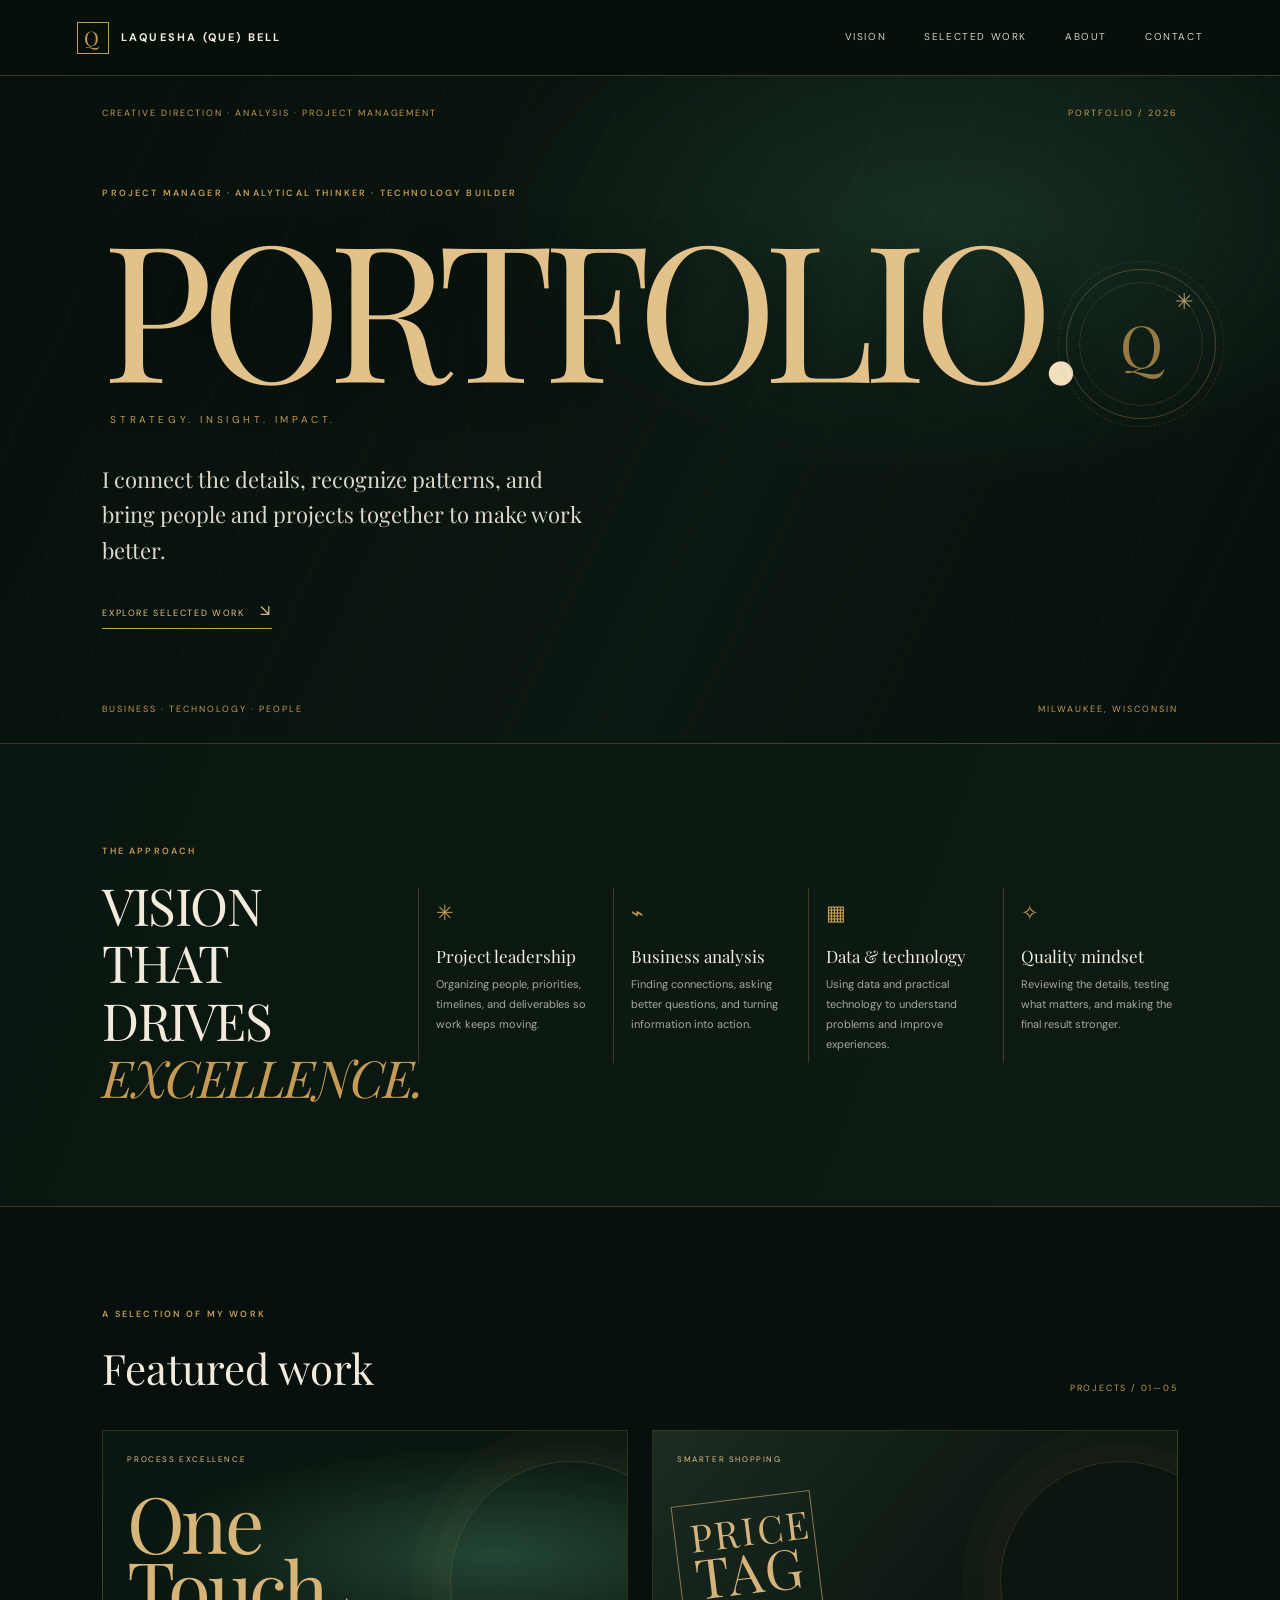
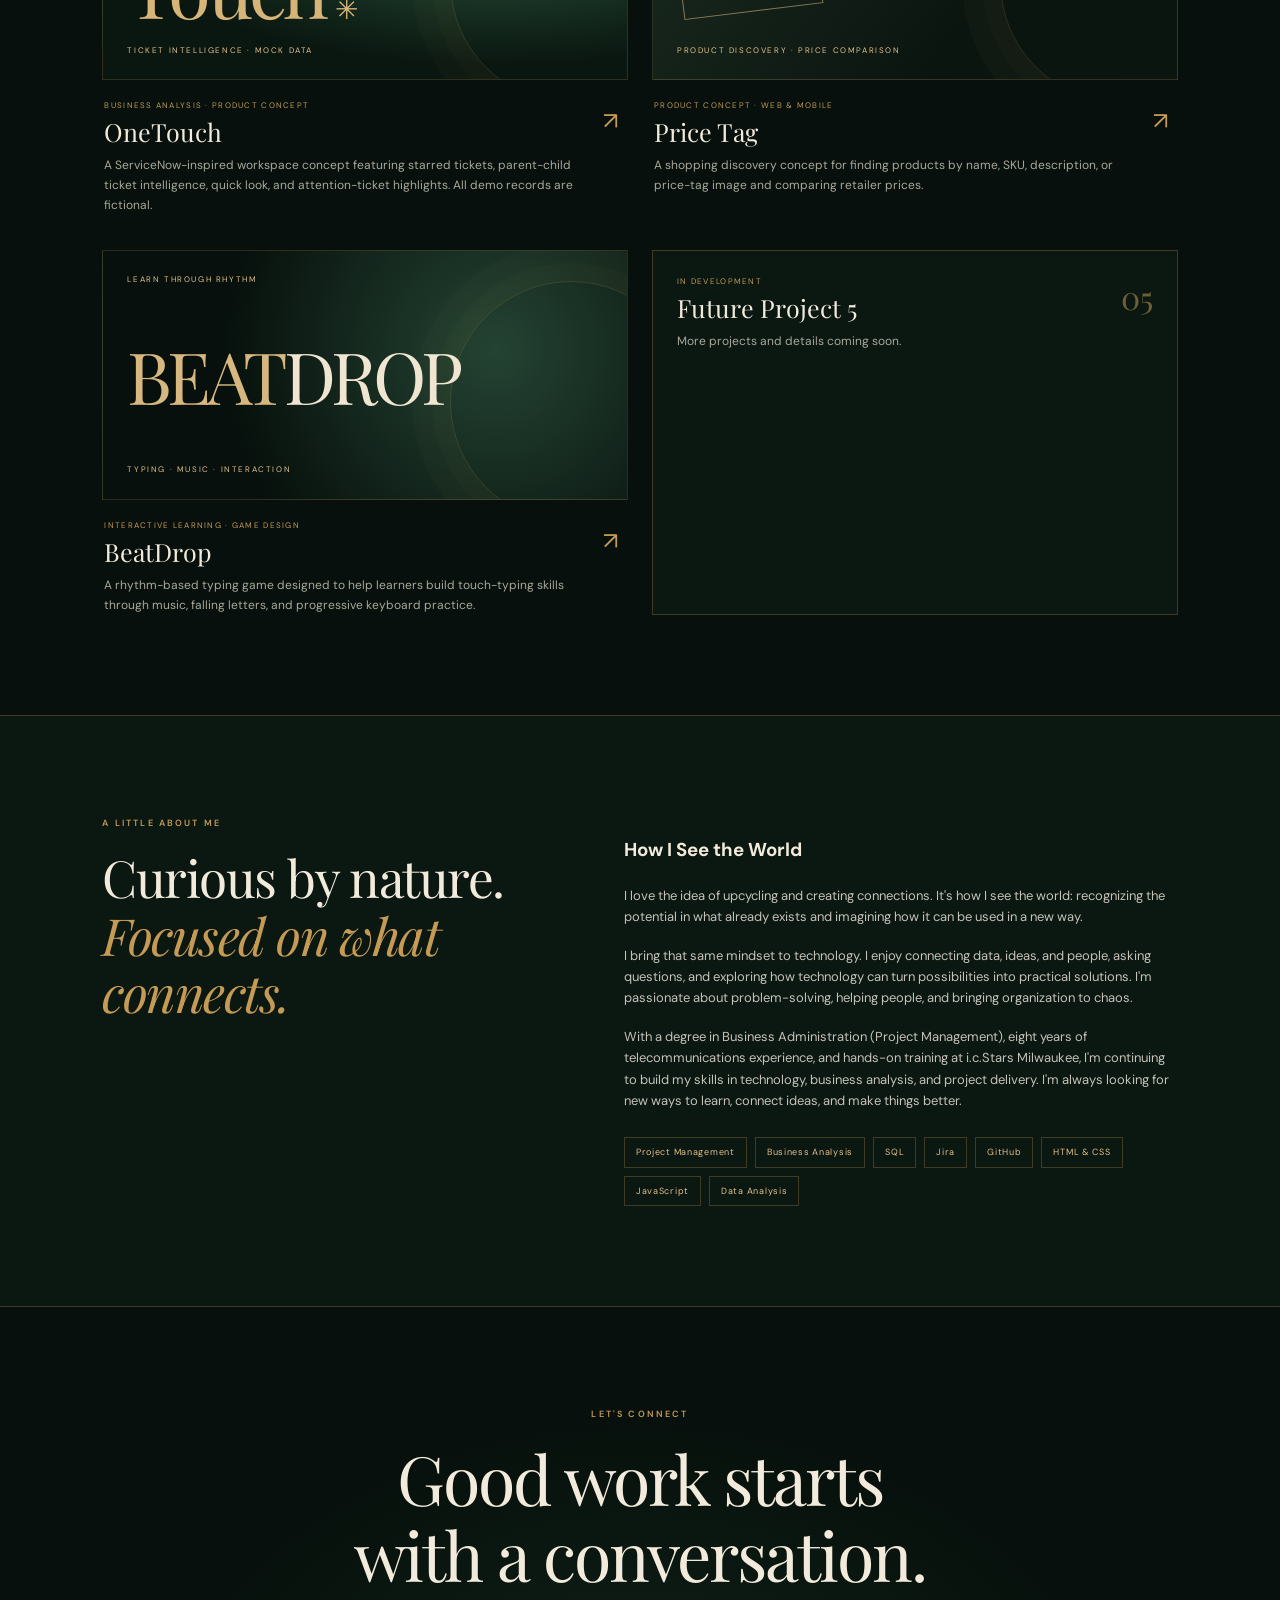
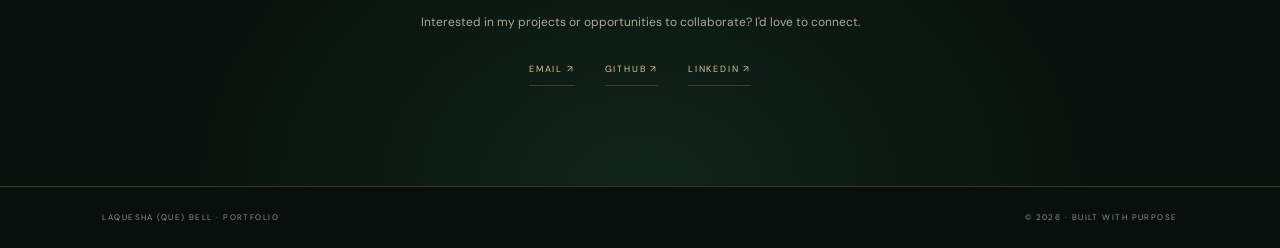
==== index.html @ 65cfb5d5 "sizwchnage" ====
<!DOCTYPE html>
<html lang="en">
<head>
  <meta charset="UTF-8">
  <meta name="viewport" content="width=device-width, initial-scale=1.0">
  <meta name="theme-color" content="#07110d">
  <meta name="description" content="LaQuesha (QUE) Bell's portfolio — project management, business analysis, data, and technology projects.">
  <title>LaQuesha (QUE) Bell — Portfolio</title>
  <link rel="preconnect" href="https://fonts.googleapis.com">
  <link rel="preconnect" href="https://fonts.gstatic.com" crossorigin>
  <link href="https://fonts.googleapis.com/css2?family=DM+Sans:wght@400;500;600;700&family=Playfair+Display:wght@400;500;600&display=swap" rel="stylesheet">
  <link rel="stylesheet" href="styles.css">
</head>
<body>
  <nav class="navbar">
    <a class="brand" href="#top"><span class="brand-mark">Q</span><span>LAQUESHA (QUE) BELL</span></a>
    <div class="nav-links">
      <a href="#vision">Vision</a><a href="#projects">Selected work</a><a href="#about">About</a><a href="#contact">Contact</a>
    </div>
  </nav>

  <header class="hero" id="top">
    <div class="hero-topline"><span>CREATIVE DIRECTION · ANALYSIS · PROJECT MANAGEMENT</span><span>PORTFOLIO / 2026</span></div>
    <div class="hero-copy">
      <p class="eyebrow">PROJECT MANAGER · ANALYTICAL THINKER · TECHNOLOGY BUILDER</p>
      <h1>PORTFOLIO<span class="period">.</span></h1>
      <p class="hero-subtitle">STRATEGY. INSIGHT. IMPACT.</p>
      <p class="hero-intro">I connect the details, recognize patterns, and bring people and projects together to make work better.</p>
      <a class="gold-link" href="#projects">EXPLORE SELECTED WORK <span>↘</span></a>
    </div>
    <div class="hero-orbit" aria-hidden="true"><span>Q</span><i>✳</i></div>
    <div class="hero-bottom"><span>BUSINESS · TECHNOLOGY · PEOPLE</span><span>MILWAUKEE, WISCONSIN</span></div>
  </header>

  <main>
    <section class="vision section" id="vision">
      <div class="section-heading"><p class="eyebrow">THE APPROACH</p><h2>VISION<br>THAT DRIVES<br><em>EXCELLENCE.</em></h2></div>
      <div class="vision-grid">
        <article><span class="mini-icon">✳</span><h3>Project leadership</h3><p>Organizing people, priorities, timelines, and deliverables so work keeps moving.</p></article>
        <article><span class="mini-icon">⌁</span><h3>Business analysis</h3><p>Finding connections, asking better questions, and turning information into action.</p></article>
        <article><span class="mini-icon">▦</span><h3>Data &amp; technology</h3><p>Using data and practical technology to understand problems and improve experiences.</p></article>
        <article><span class="mini-icon">✧</span><h3>Quality mindset</h3><p>Reviewing the details, testing what matters, and making the final result stronger.</p></article>
      </div>
    </section>

    <section class="section work-section" id="projects">
      <div class="section-title-row"><div><p class="eyebrow">A SELECTION OF MY WORK</p><h2>Featured work</h2></div><span class="side-note">PROJECTS / 01—05</span></div>
      <div class="project-grid">
        <article class="project-card project-feature">
          <a class="project-visual visual-onetouch" href="onetouch/index.html" aria-label="Open OneTouch demo"><span class="visual-label">PROCESS EXCELLENCE</span><span class="visual-word">One<br>Touch<span>✳</span></span><span class="visual-foot">TICKET INTELLIGENCE · MOCK DATA</span></a>
          <div class="project-meta"><div><p class="project-type">BUSINESS ANALYSIS · PRODUCT CONCEPT</p><h3>OneTouch</h3><p>A ServiceNow-inspired workspace concept featuring starred tickets, parent-child ticket intelligence, quick look, and attention-ticket highlights. All demo records are fictional.</p></div><a class="arrow-link" href="onetouch/index.html" aria-label="View OneTouch">↗</a></div>
        </article>
        <article class="project-card">
          <a class="project-visual visual-price" href="#contact" aria-label="Price Tag project"><span class="visual-label">SMARTER SHOPPING</span><span class="price-tag">PRICE<br><b>TAG</b></span><span class="visual-foot">PRODUCT DISCOVERY · PRICE COMPARISON</span></a>
          <div class="project-meta"><div><p class="project-type">PRODUCT CONCEPT · WEB &amp; MOBILE</p><h3>Price Tag</h3><p>A shopping discovery concept for finding products by name, SKU, description, or price-tag image and comparing retailer prices.</p></div><a class="arrow-link" href="#contact" aria-label="Ask about Price Tag">↗</a></div>
        </article>
        <article class="project-card">
          <a class="project-visual visual-beat" href="#contact" aria-label="BeatDrop project"><span class="visual-label">LEARN THROUGH RHYTHM</span><span class="beat-word">BEAT<span>DROP</span></span><span class="visual-foot">TYPING · MUSIC · INTERACTION</span></a>
          <div class="project-meta"><div><p class="project-type">INTERACTIVE LEARNING · GAME DESIGN</p><h3>BeatDrop</h3><p>A rhythm-based typing game designed to help learners build touch-typing skills through music, falling letters, and progressive keyboard practice.</p></div><a class="arrow-link" href="#contact" aria-label="Ask about BeatDrop">↗</a></div>
        </article>
        <article class="project-card compact-project"><div class="project-meta"><div><p class="project-type">IN DEVELOPMENT</p><h3>Future Project 5</h3><p>More projects and details coming soon.</p></div><span class="project-index">05</span></div></article>
      </div>
    </section>

    <section class="about-section section" id="about">
      <div class="about-lead"><p class="eyebrow">A LITTLE ABOUT ME</p><h2>Curious by nature.<br><em>Focused on what connects.</em></h2></div>
      <div class="about-copy"><h3>How I See the World</h3><p>I love the idea of upcycling and creating connections. It's how I see the world: recognizing the potential in what already exists and imagining how it can be used in a new way.</p><p>I bring that same mindset to technology. I enjoy connecting data, ideas, and people, asking questions, and exploring how technology can turn possibilities into practical solutions. I'm passionate about problem-solving, helping people, and bringing organization to chaos.</p><p>With a degree in Business Administration (Project Management), eight years of telecommunications experience, and hands-on training at i.c.Stars Milwaukee, I'm continuing to build my skills in technology, business analysis, and project delivery. I'm always looking for new ways to learn, connect ideas, and make things better.</p>
        <div class="skill-tags"><span>Project Management</span><span>Business Analysis</span><span>SQL</span><span>Jira</span><span>GitHub</span><span>HTML &amp; CSS</span><span>JavaScript</span><span>Data Analysis</span></div>
      </div>
    </section>

    <section class="contact-section section" id="contact"><p class="eyebrow">LET'S CONNECT</p><h2>Good work starts<br>with a conversation.</h2><p>Interested in my projects or opportunities to collaborate? I'd love to connect.</p><div class="contact-links"><a href="mailto:lbell@icstars.org">EMAIL ↗</a><a href="https://github.com/lbell4Stars/lbell4Stars.github.io" target="_blank" rel="noopener">GITHUB ↗</a><a href="https://www.linkedin.com/in/queshabell/" target="_blank" rel="noopener">LINKEDIN ↗</a></div></section>
  </main>
  <footer><span>LAQUESHA (QUE) BELL · PORTFOLIO</span><span>© 2026 · BUILT WITH PURPOSE</span></footer>
</body>
</html>
---- styles.css ----
:root{--bg:#07100c;--panel:#0b1711;--panel2:#102019;--gold:#c49a54;--gold2:#e2c18a;--cream:#f2eadb;--muted:#a9a89a;--line:rgba(196,154,84,.28);--sans:'DM Sans',Arial,sans-serif;--serif:'Playfair Display',Georgia,serif}*{box-sizing:border-box}html{scroll-behavior:smooth}body{margin:0;background:var(--bg);color:var(--cream);font-family:var(--sans);line-height:1.65}a{color:inherit;text-decoration:none}.navbar{height:76px;padding:0 clamp(22px,6vw,90px);display:flex;align-items:center;justify-content:space-between;border-bottom:1px solid var(--line);background:rgba(7,16,12,.94);position:sticky;top:0;z-index:20;backdrop-filter:blur(12px)}.brand{display:flex;align-items:center;gap:12px;font-size:11px;letter-spacing:.2em;font-weight:700}.brand-mark{width:32px;height:32px;border:1px solid var(--gold);display:grid;place-items:center;color:var(--gold);font:20px var(--serif)}.nav-links{display:flex;gap:clamp(14px,3vw,38px)}.nav-links a{font-size:10px;letter-spacing:.16em;text-transform:uppercase;color:#d6d0c4}.nav-links a:hover,.gold-link:hover,.contact-links a:hover{color:var(--gold2)}.hero{min-height:650px;position:relative;overflow:hidden;padding:30px clamp(22px,8vw,120px) 26px;background:radial-gradient(ellipse at 75% 22%,rgba(33,69,49,.55),transparent 35%),linear-gradient(115deg,#07100c 0%,#0b1711 58%,#07100c 100%);display:flex;flex-direction:column;justify-content:space-between;border-bottom:1px solid var(--line)}.hero:before{content:"";position:absolute;inset:0;background:repeating-linear-gradient(115deg,transparent 0 80px,rgba(196,154,84,.035) 81px,transparent 82px);pointer-events:none}.hero-topline,.hero-bottom{display:flex;justify-content:space-between;gap:20px;color:var(--gold);font-size:9px;letter-spacing:.22em;position:relative}.hero-copy{position:relative;max-width:920px;padding:65px 0 78px}.eyebrow{font-size:9px;letter-spacing:.24em;color:var(--gold);font-weight:600;margin:0 0 18px}.hero h1{font:clamp(76px,15vw,190px)/.9 var(--serif);font-weight:400;letter-spacing:-.065em;margin:16px 0 0;color:var(--gold2);text-shadow:0 8px 42px rgba(0,0,0,.4)}.period{color:#f1dfbd}.hero-subtitle{font-size:10px;letter-spacing:.36em;color:var(--gold);margin:22px 0 34px 8px}.hero-intro{font:clamp(17px,2vw,22px)/1.6 var(--serif);max-width:490px;color:#ded8ca;margin:0 0 30px}.gold-link{font-size:9px;letter-spacing:.18em;color:var(--gold2);border-bottom:1px solid var(--gold);padding-bottom:9px}.gold-link span{font-size:16px;margin-left:12px}.hero-orbit{position:absolute;right:clamp(30px,5vw,72px);top:29%;width:150px;height:150px;border:1px solid rgba(196,154,84,.45);border-radius:50%;display:grid;place-items:center;color:var(--gold);opacity:.75;z-index:3}.hero-orbit:before,.hero-orbit:after{content:"";position:absolute;border:1px solid rgba(196,154,84,.22);border-radius:50%;inset:12px}.hero-orbit:after{inset:-9px;border-style:dashed}.hero-orbit span{font:58px var(--serif)}.hero-orbit i{position:absolute;font-style:normal;font-size:22px;top:14px;right:22px;color:var(--gold2)}.section{padding:100px clamp(22px,8vw,120px)}.vision{display:grid;grid-template-columns:minmax(180px,.7fr) 2fr;gap:50px;background:linear-gradient(110deg,#0a1710,#0d1b13);border-bottom:1px solid var(--line)}.section-heading h2,.about-lead h2,.contact-section h2{font:clamp(32px,4vw,52px)/1.12 var(--serif);font-weight:400;margin:0;letter-spacing:-.03em}.section-heading h2 em,.about-lead h2 em{color:var(--gold);font-weight:400}.vision-grid{display:grid;grid-template-columns:repeat(4,1fr);gap:20px;align-self:center}.vision-grid article{border-left:1px solid var(--line);padding:8px 0 8px 17px}.mini-icon{font-size:21px;color:var(--gold)}.vision-grid h3{font:17px var(--serif);font-weight:400;margin:15px 0 8px}.vision-grid p{font-size:11px;line-height:1.8;color:var(--muted);margin:0}.work-section{background:#07100c}.section-title-row{display:flex;justify-content:space-between;align-items:end;margin-bottom:34px}.section-title-row h2{font:42px var(--serif);font-weight:400;margin:0}.side-note{font-size:9px;letter-spacing:.2em;color:var(--gold)}.project-grid{display:grid;grid-template-columns:repeat(2,minmax(0,1fr));gap:34px 24px}.project-card{min-width:0}.project-visual{height:250px;display:flex;flex-direction:column;justify-content:space-between;padding:22px 24px;position:relative;overflow:hidden;border:1px solid rgba(196,154,84,.2);background:#102019}.project-visual:after{content:"";position:absolute;width:240px;height:240px;border:1px solid rgba(196,154,84,.2);border-radius:50%;right:-65px;top:30px;box-shadow:0 0 0 18px rgba(196,154,84,.025),0 0 0 38px rgba(196,154,84,.025)}.visual-label,.visual-foot{font-size:8px;letter-spacing:.2em;color:var(--gold2);position:relative;z-index:1}.visual-word{font:clamp(44px,7vw,78px)/.83 var(--serif);color:#d7b477;position:relative;z-index:1;letter-spacing:-.05em}.visual-word span{font-size:28px;margin-left:10px}.visual-onetouch{background:radial-gradient(ellipse at 75% 50%,#234633,#0a1710 62%)}.visual-price{background:linear-gradient(130deg,#1b2c20,#0b1510 65%)}.price-tag{font:38px/.88 var(--serif);letter-spacing:.06em;color:#d4b47c;z-index:1;transform:rotate(-7deg);border:1px solid rgba(212,180,124,.6);width:140px;padding:15px;text-align:center}.price-tag b{font-weight:400;font-size:55px}.visual-beat{background:radial-gradient(circle at 75% 40%,#244333,#07100c 65%)}.beat-word{font:clamp(44px,6vw,72px) var(--serif);color:#d6b77f;z-index:1;letter-spacing:-.06em}.beat-word span{color:#f0e5d1}.visual-team{background:linear-gradient(135deg,#1b241a,#101711)}.team-word{font:clamp(34px,5vw,58px)/.9 var(--serif);color:#d3b77f;position:relative;z-index:1}.project-meta{display:flex;justify-content:space-between;gap:18px;padding:19px 2px 0}.project-meta h3{font:25px var(--serif);font-weight:400;margin:3px 0 8px}.project-meta p:not(.project-type){font-size:12px;color:var(--muted);max-width:520px;margin:0}.project-type{font-size:8px;letter-spacing:.16em;color:var(--gold);margin:0}.arrow-link{font-size:24px;color:var(--gold);padding:2px 8px;align-self:flex-start}.arrow-link:hover{transform:translate(3px,-3px)}.muted-arrow{opacity:.45}.compact-project{min-height:0;background:var(--panel);border:1px solid var(--line);padding:24px}.compact-project .project-meta{padding:0}.project-index{font:32px var(--serif);color:rgba(196,154,84,.55)}.about-section{display:grid;grid-template-columns:1fr 1.2fr;gap:60px;background:#0b1711;border-top:1px solid var(--line);border-bottom:1px solid var(--line)}.about-copy p{font-size:13px;color:#c5c2b8;margin:0 0 17px}.skill-tags{display:flex;flex-wrap:wrap;gap:8px;margin-top:25px}.skill-tags span{font-size:9px;letter-spacing:.08em;padding:7px 11px;border:1px solid var(--line);color:var(--gold2)}.contact-section{text-align:center;background:radial-gradient(ellipse at 50% 100%,rgba(31,66,46,.4),transparent 55%)}.contact-section h2{font-size:clamp(42px,6vw,68px)}.contact-section>p:not(.eyebrow){color:var(--muted);font-size:12px;margin:20px auto 30px}.contact-links{display:flex;justify-content:center;gap:30px}.contact-links a{font-size:9px;letter-spacing:.2em;color:var(--gold2);border-bottom:1px solid var(--line);padding-bottom:8px}footer{display:flex;justify-content:space-between;padding:24px clamp(22px,8vw,120px);border-top:1px solid var(--line);font-size:8px;letter-spacing:.18em;color:#8f9287}@media(max-width:850px){.hero-orbit{width:105px;height:105px;right:7%;top:24%;opacity:.45}.vision{grid-template-columns:1fr;gap:35px}.vision-grid{grid-template-columns:repeat(2,1fr)}.about-section{grid-template-columns:1fr;gap:35px}}@media(max-width:600px){.navbar{height:auto;min-height:70px;padding:14px 18px;align-items:flex-start;gap:15px;flex-direction:column}.nav-links{width:100%;justify-content:space-between;gap:8px}.nav-links a{font-size:8px}.hero{min-height:570px;padding:22px}.hero-topline,.hero-bottom{font-size:7px;letter-spacing:.12em}.hero-copy{padding:90px 0 70px}.hero h1{font-size:clamp(65px,17vw,100px)}.hero-orbit{top:17%;right:12%;width:82px;height:82px}.hero-orbit span{font-size:34px}.section{padding:70px 22px}.vision-grid{grid-template-columns:1fr 1fr;gap:22px 12px}.section-title-row{align-items:flex-start;gap:20px;flex-direction:column}.section-title-row h2{font-size:36px}.project-grid{grid-template-columns:1fr}.project-visual{height:220px}.about-section{gap:25px}.contact-links{gap:17px}.contact-links a{font-size:8px}footer{gap:15px;flex-direction:column}}
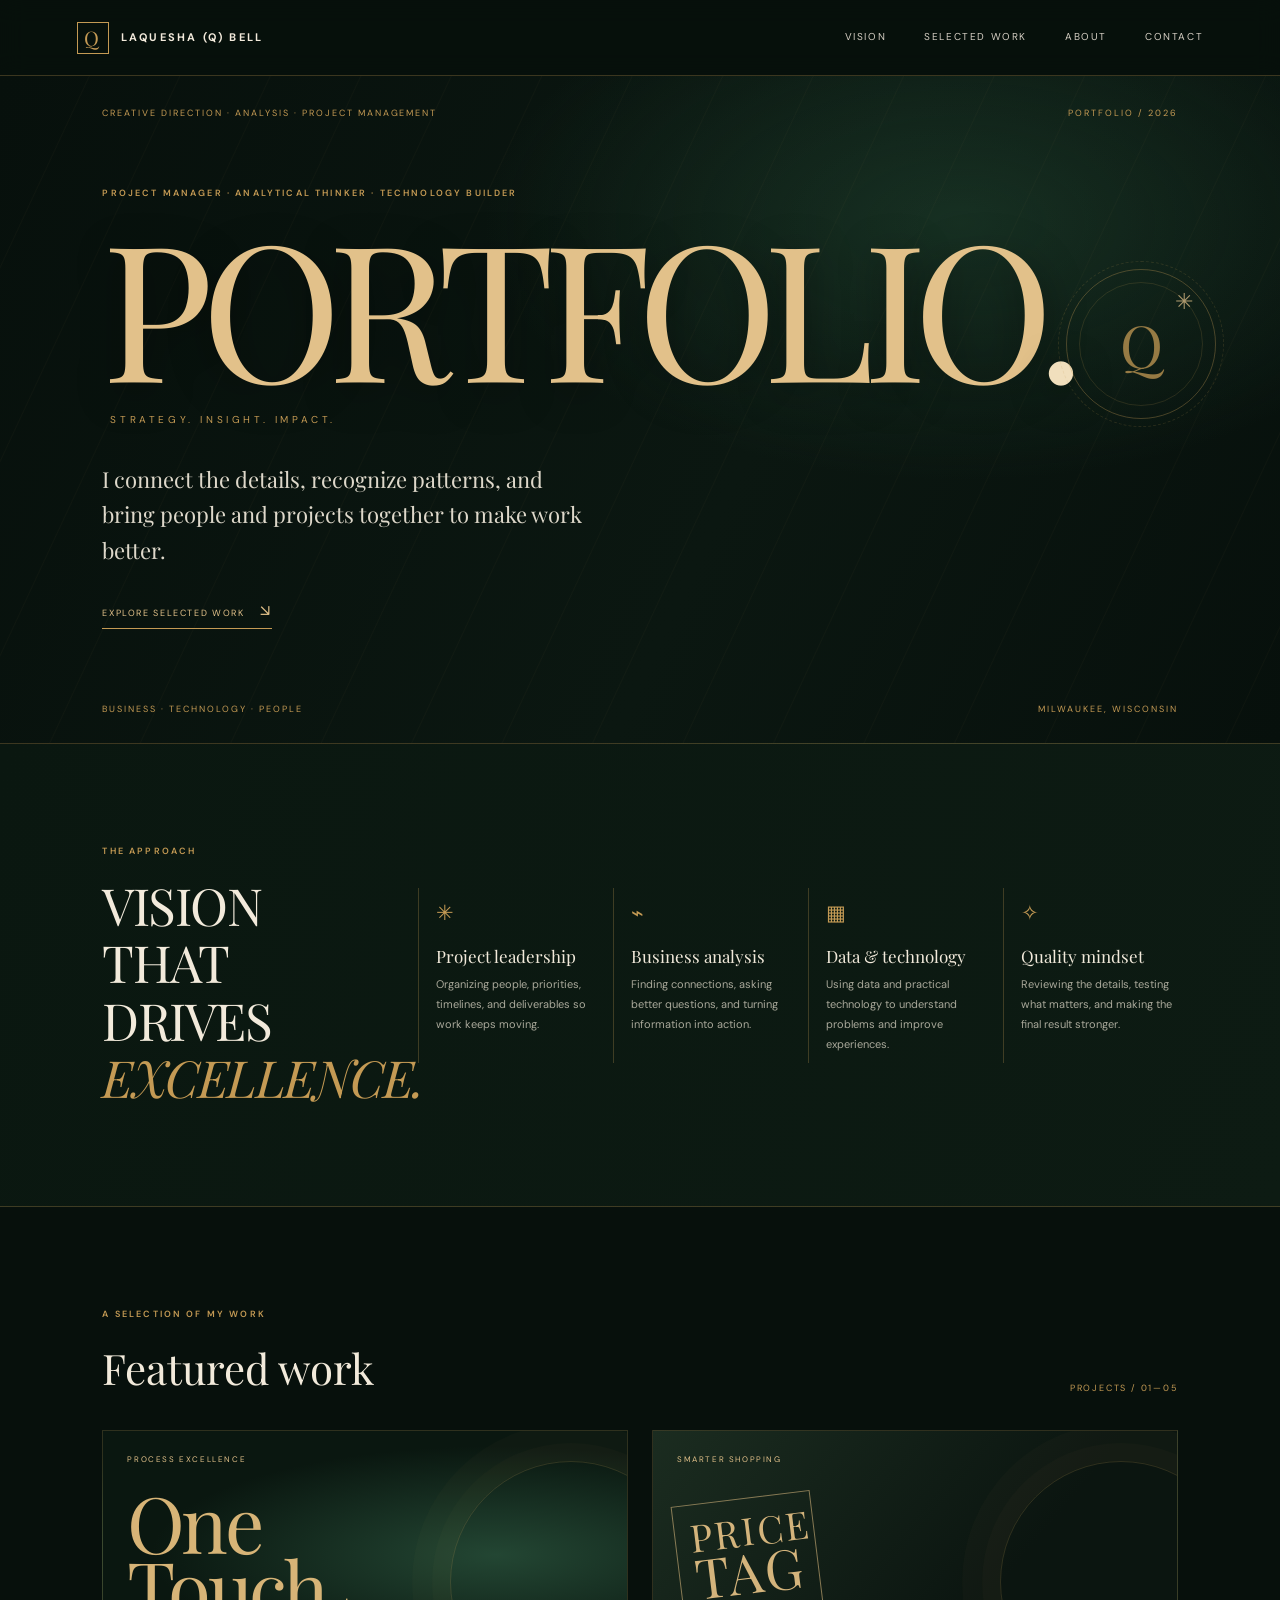
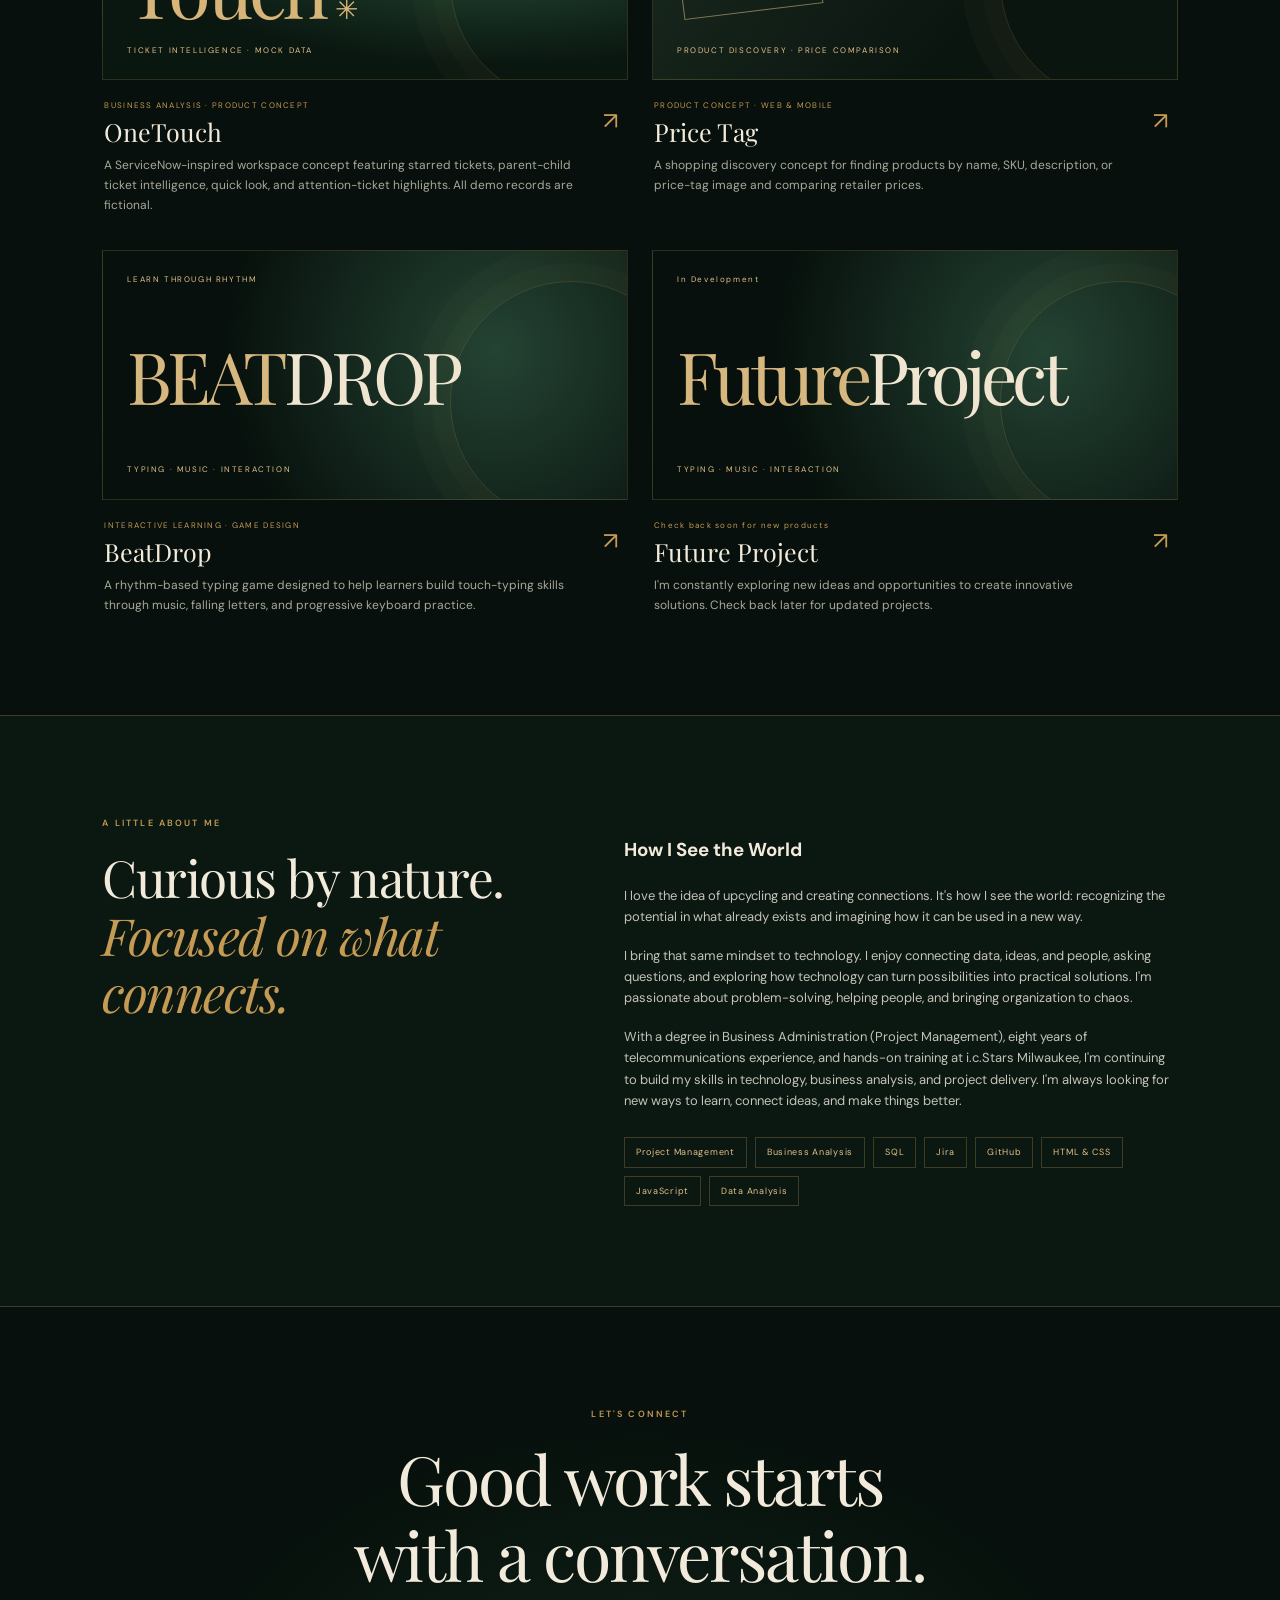
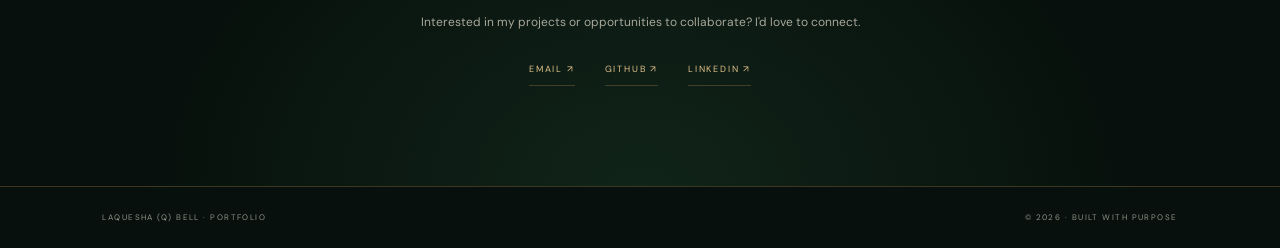
==== commit 6516b2fc: "QuetoQ" ====
--- a/index.html
+++ b/index.html
@@ -4,8 +4,8 @@
   <meta charset="UTF-8">
   <meta name="viewport" content="width=device-width, initial-scale=1.0">
   <meta name="theme-color" content="#07110d">
-  <meta name="description" content="LaQuesha (QUE) Bell's portfolio — project management, business analysis, data, and technology projects.">
-  <title>LaQuesha (QUE) Bell — Portfolio</title>
+  <meta name="description" content="LaQuesha (Q) Bell's portfolio — project management, business analysis, data, and technology projects.">
+  <title>LaQuesha (Q) Bell — Portfolio</title>
   <link rel="preconnect" href="https://fonts.googleapis.com">
   <link rel="preconnect" href="https://fonts.gstatic.com" crossorigin>
   <link href="https://fonts.googleapis.com/css2?family=DM+Sans:wght@400;500;600;700&family=Playfair+Display:wght@400;500;600&display=swap" rel="stylesheet">
@@ -13,7 +13,7 @@
 </head>
 <body>
   <nav class="navbar">
-    <a class="brand" href="#top"><span class="brand-mark">Q</span><span>LAQUESHA (QUE) BELL</span></a>
+    <a class="brand" href="#top"><span class="brand-mark">Q</span><span>LAQUESHA (Q) BELL</span></a>
     <div class="nav-links">
       <a href="#vision">Vision</a><a href="#projects">Selected work</a><a href="#about">About</a><a href="#contact">Contact</a>
     </div>
@@ -58,7 +58,10 @@
           <a class="project-visual visual-beat" href="#contact" aria-label="BeatDrop project"><span class="visual-label">LEARN THROUGH RHYTHM</span><span class="beat-word">BEAT<span>DROP</span></span><span class="visual-foot">TYPING · MUSIC · INTERACTION</span></a>
           <div class="project-meta"><div><p class="project-type">INTERACTIVE LEARNING · GAME DESIGN</p><h3>BeatDrop</h3><p>A rhythm-based typing game designed to help learners build touch-typing skills through music, falling letters, and progressive keyboard practice.</p></div><a class="arrow-link" href="#contact" aria-label="Ask about BeatDrop">↗</a></div>
         </article>
-        <article class="project-card compact-project"><div class="project-meta"><div><p class="project-type">IN DEVELOPMENT</p><h3>Future Project 5</h3><p>More projects and details coming soon.</p></div><span class="project-index">05</span></div></article>
+        <article class="project-card">
+          <a class="project-visual visual-beat" href="#contact" aria-label="Future project"><span class="visual-label">In Development</span><span class="beat-word">Future<span>Project</span></span><span class="visual-foot">TYPING · MUSIC · INTERACTION</span></a>
+          <div class="project-meta"><div><p class="project-type">Check back soon for new products</p><h3>Future Project</h3><p>I'm constantly exploring new ideas and opportunities to create innovative solutions.  Check back later for updated projects.</p></div><a class="arrow-link" href="#contact" aria-label="Ask about BeatDrop">↗</a></div>
+        </article>
       </div>
     </section>
 
@@ -71,6 +74,6 @@
 
     <section class="contact-section section" id="contact"><p class="eyebrow">LET'S CONNECT</p><h2>Good work starts<br>with a conversation.</h2><p>Interested in my projects or opportunities to collaborate? I'd love to connect.</p><div class="contact-links"><a href="mailto:lbell@icstars.org">EMAIL ↗</a><a href="https://github.com/lbell4Stars/lbell4Stars.github.io" target="_blank" rel="noopener">GITHUB ↗</a><a href="https://www.linkedin.com/in/queshabell/" target="_blank" rel="noopener">LINKEDIN ↗</a></div></section>
   </main>
-  <footer><span>LAQUESHA (QUE) BELL · PORTFOLIO</span><span>© 2026 · BUILT WITH PURPOSE</span></footer>
+  <footer><span>LAQUESHA (Q) BELL · PORTFOLIO</span><span>© 2026 · BUILT WITH PURPOSE</span></footer>
 </body>
 </html>
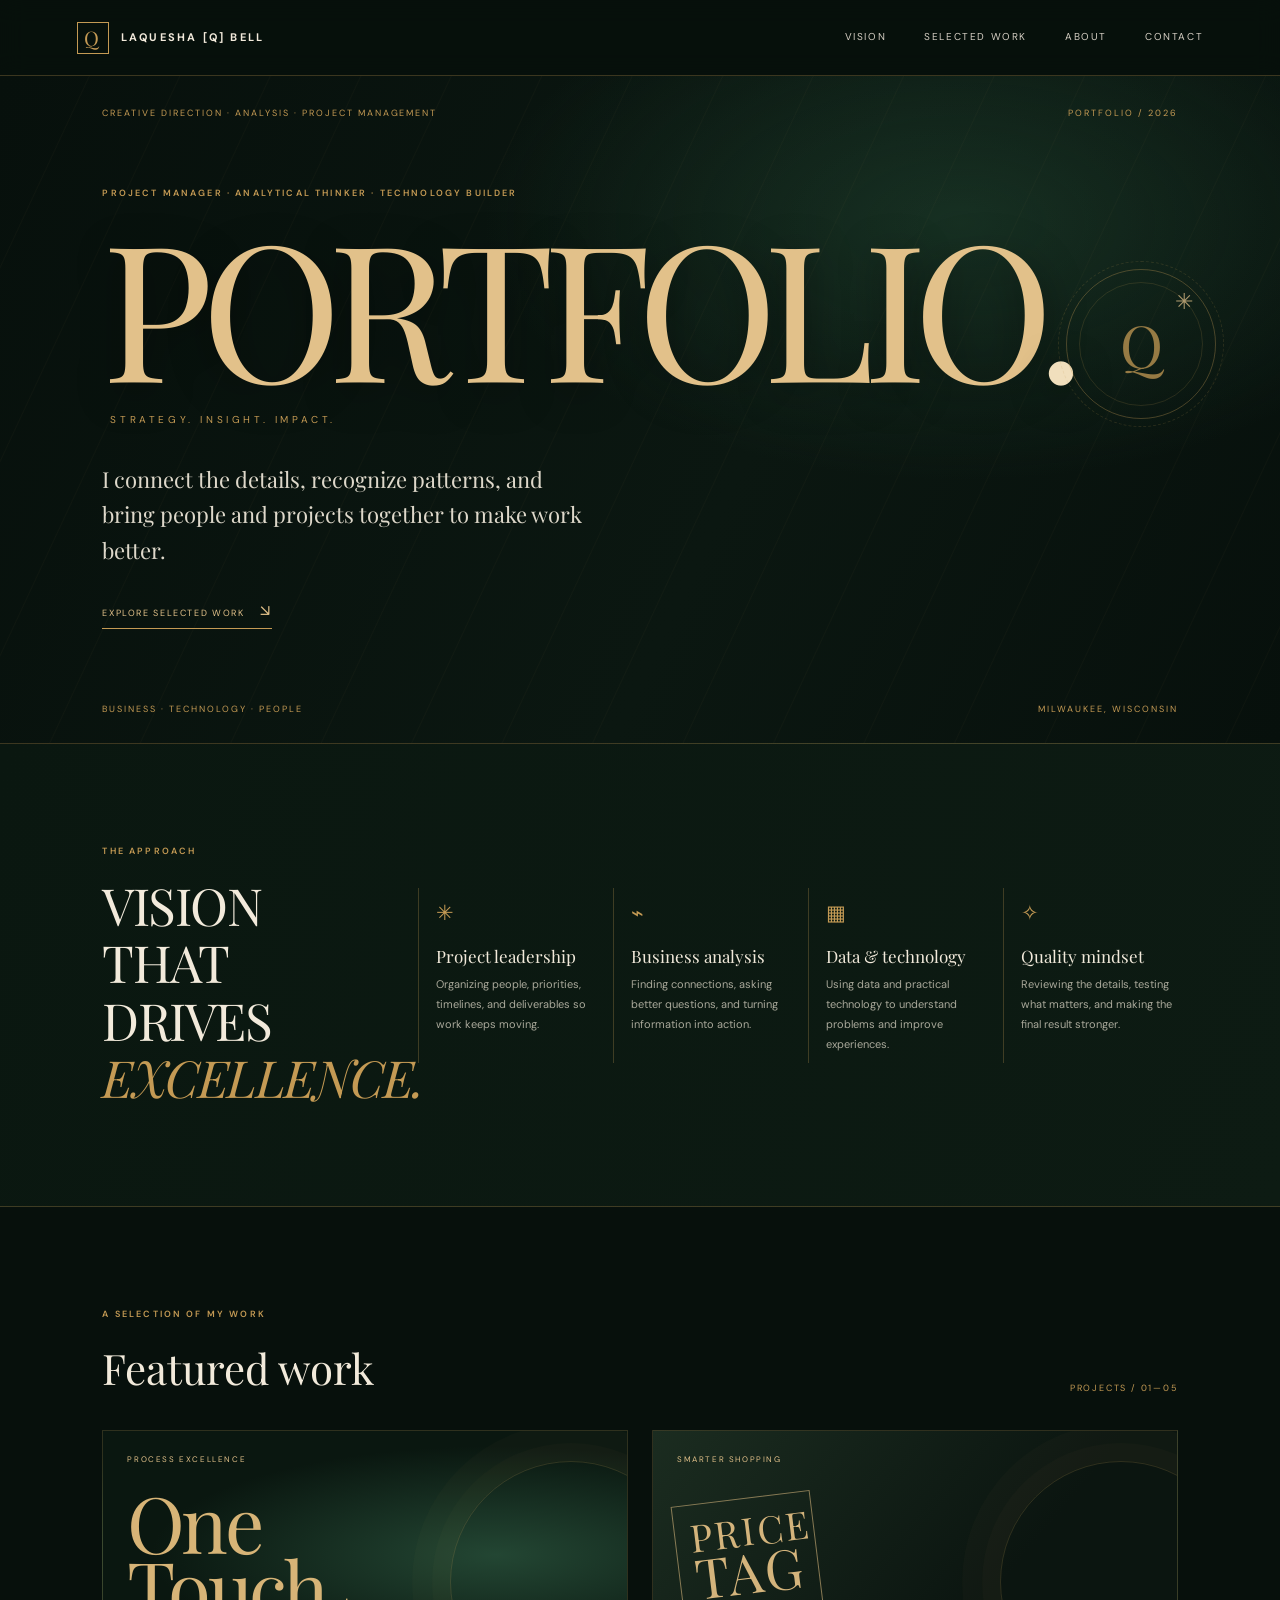
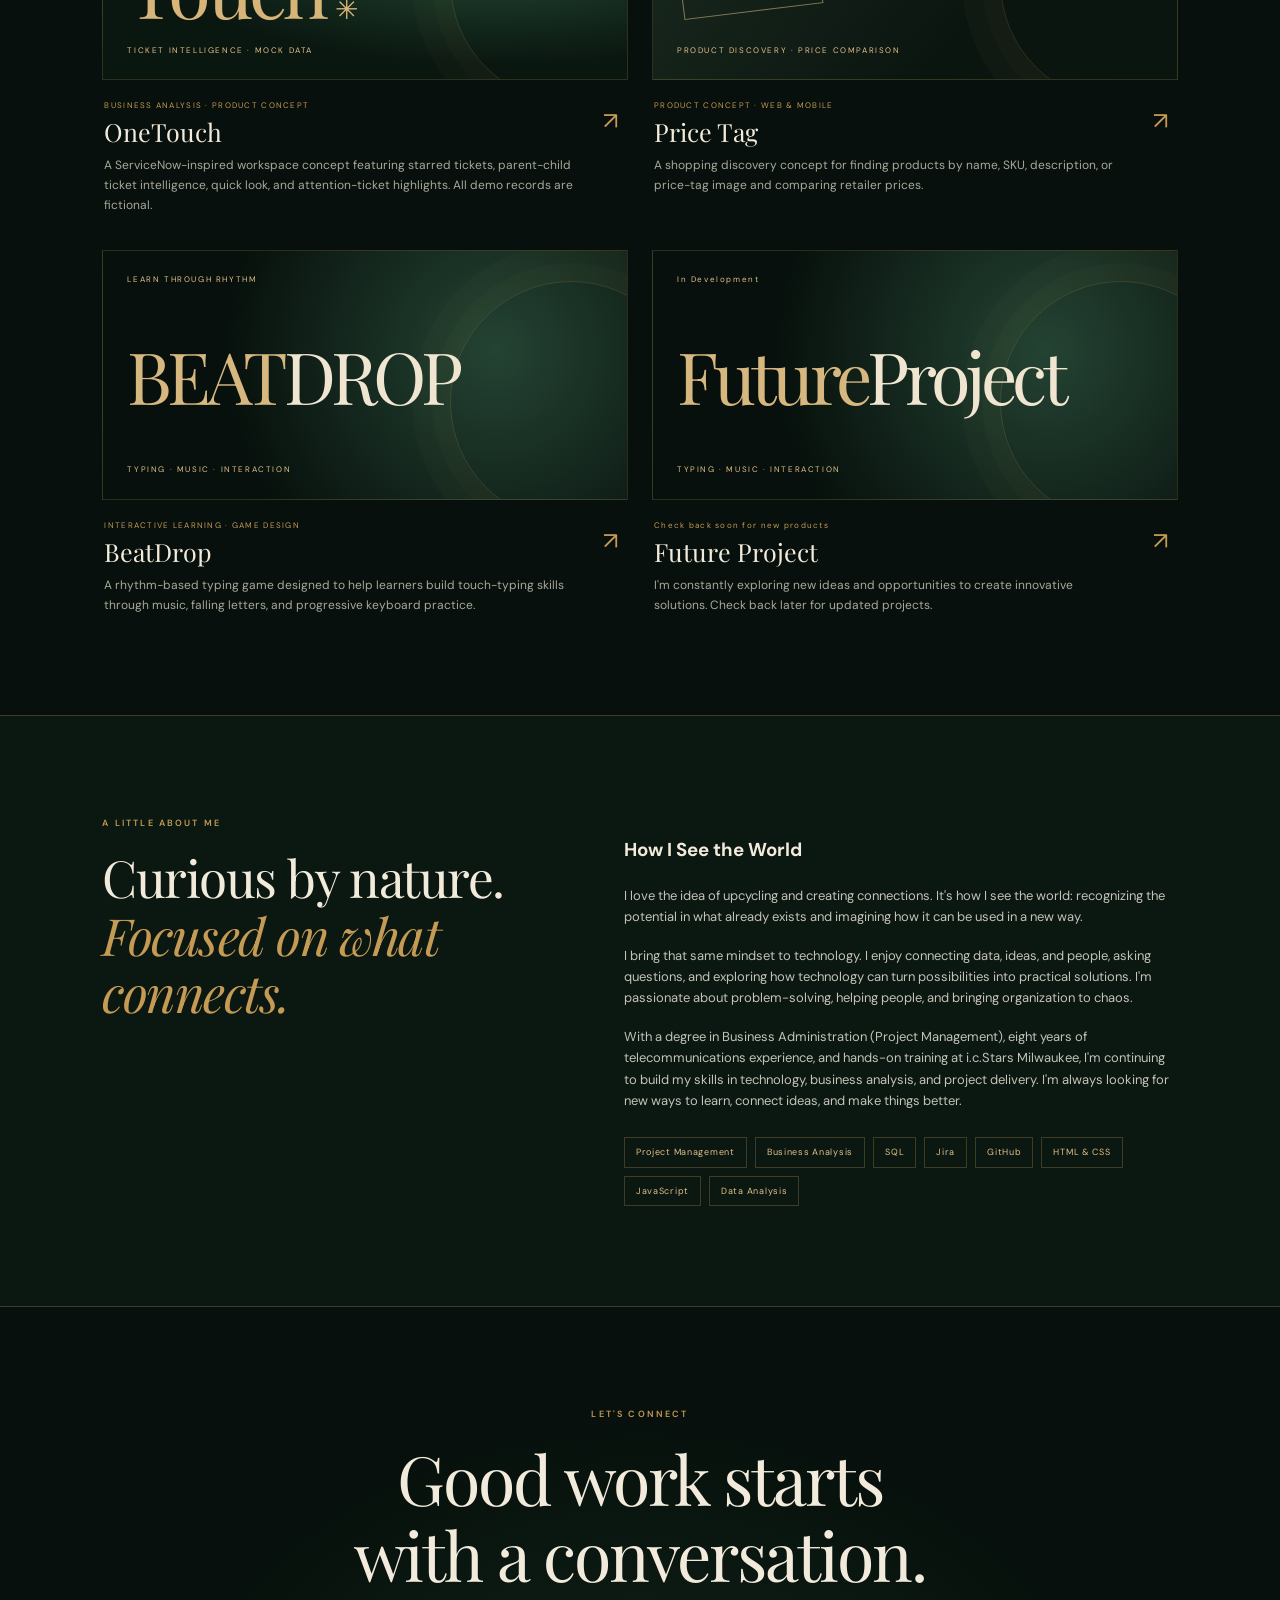
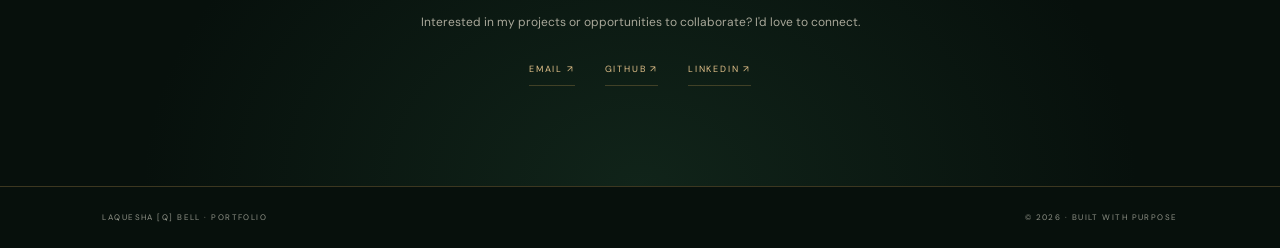
==== commit c31cc88d: "Complete" ====
--- a/index.html
+++ b/index.html
@@ -4,8 +4,8 @@
   <meta charset="UTF-8">
   <meta name="viewport" content="width=device-width, initial-scale=1.0">
   <meta name="theme-color" content="#07110d">
-  <meta name="description" content="LaQuesha (Q) Bell's portfolio — project management, business analysis, data, and technology projects.">
-  <title>LaQuesha (Q) Bell — Portfolio</title>
+  <meta name="description" content="LaQuesha [Q] Bell's portfolio — project management, business analysis, data, and technology projects.">
+  <title>LaQuesha [Q]Bell — Portfolio</title>
   <link rel="preconnect" href="https://fonts.googleapis.com">
   <link rel="preconnect" href="https://fonts.gstatic.com" crossorigin>
   <link href="https://fonts.googleapis.com/css2?family=DM+Sans:wght@400;500;600;700&family=Playfair+Display:wght@400;500;600&display=swap" rel="stylesheet">
@@ -13,7 +13,7 @@
 </head>
 <body>
   <nav class="navbar">
-    <a class="brand" href="#top"><span class="brand-mark">Q</span><span>LAQUESHA (Q) BELL</span></a>
+    <a class="brand" href="#top"><span class="brand-mark">Q</span><span>LAQUESHA [Q] BELL</span></a>
     <div class="nav-links">
       <a href="#vision">Vision</a><a href="#projects">Selected work</a><a href="#about">About</a><a href="#contact">Contact</a>
     </div>
@@ -74,6 +74,6 @@
 
     <section class="contact-section section" id="contact"><p class="eyebrow">LET'S CONNECT</p><h2>Good work starts<br>with a conversation.</h2><p>Interested in my projects or opportunities to collaborate? I'd love to connect.</p><div class="contact-links"><a href="mailto:lbell@icstars.org">EMAIL ↗</a><a href="https://github.com/lbell4Stars/lbell4Stars.github.io" target="_blank" rel="noopener">GITHUB ↗</a><a href="https://www.linkedin.com/in/queshabell/" target="_blank" rel="noopener">LINKEDIN ↗</a></div></section>
   </main>
-  <footer><span>LAQUESHA (Q) BELL · PORTFOLIO</span><span>© 2026 · BUILT WITH PURPOSE</span></footer>
+  <footer><span>LAQUESHA [Q] BELL · PORTFOLIO</span><span>© 2026 · BUILT WITH PURPOSE</span></footer>
 </body>
 </html>
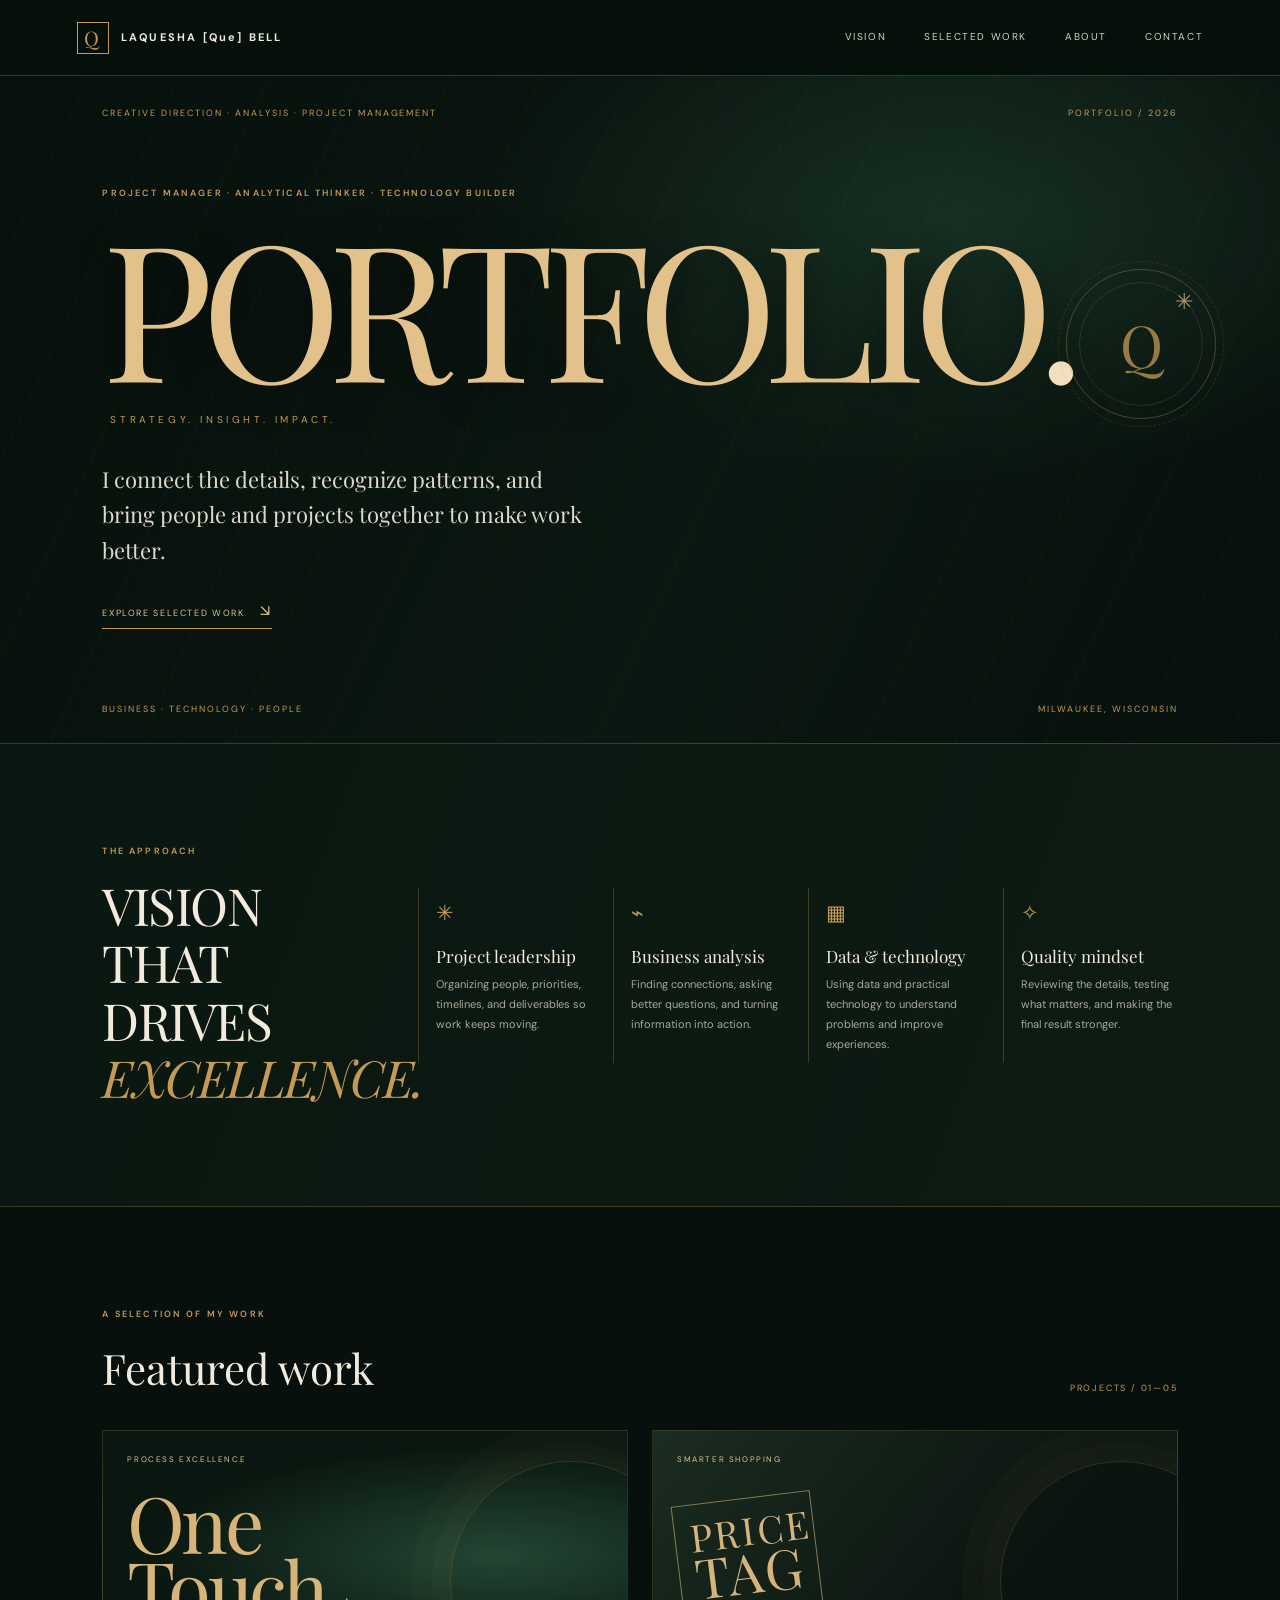
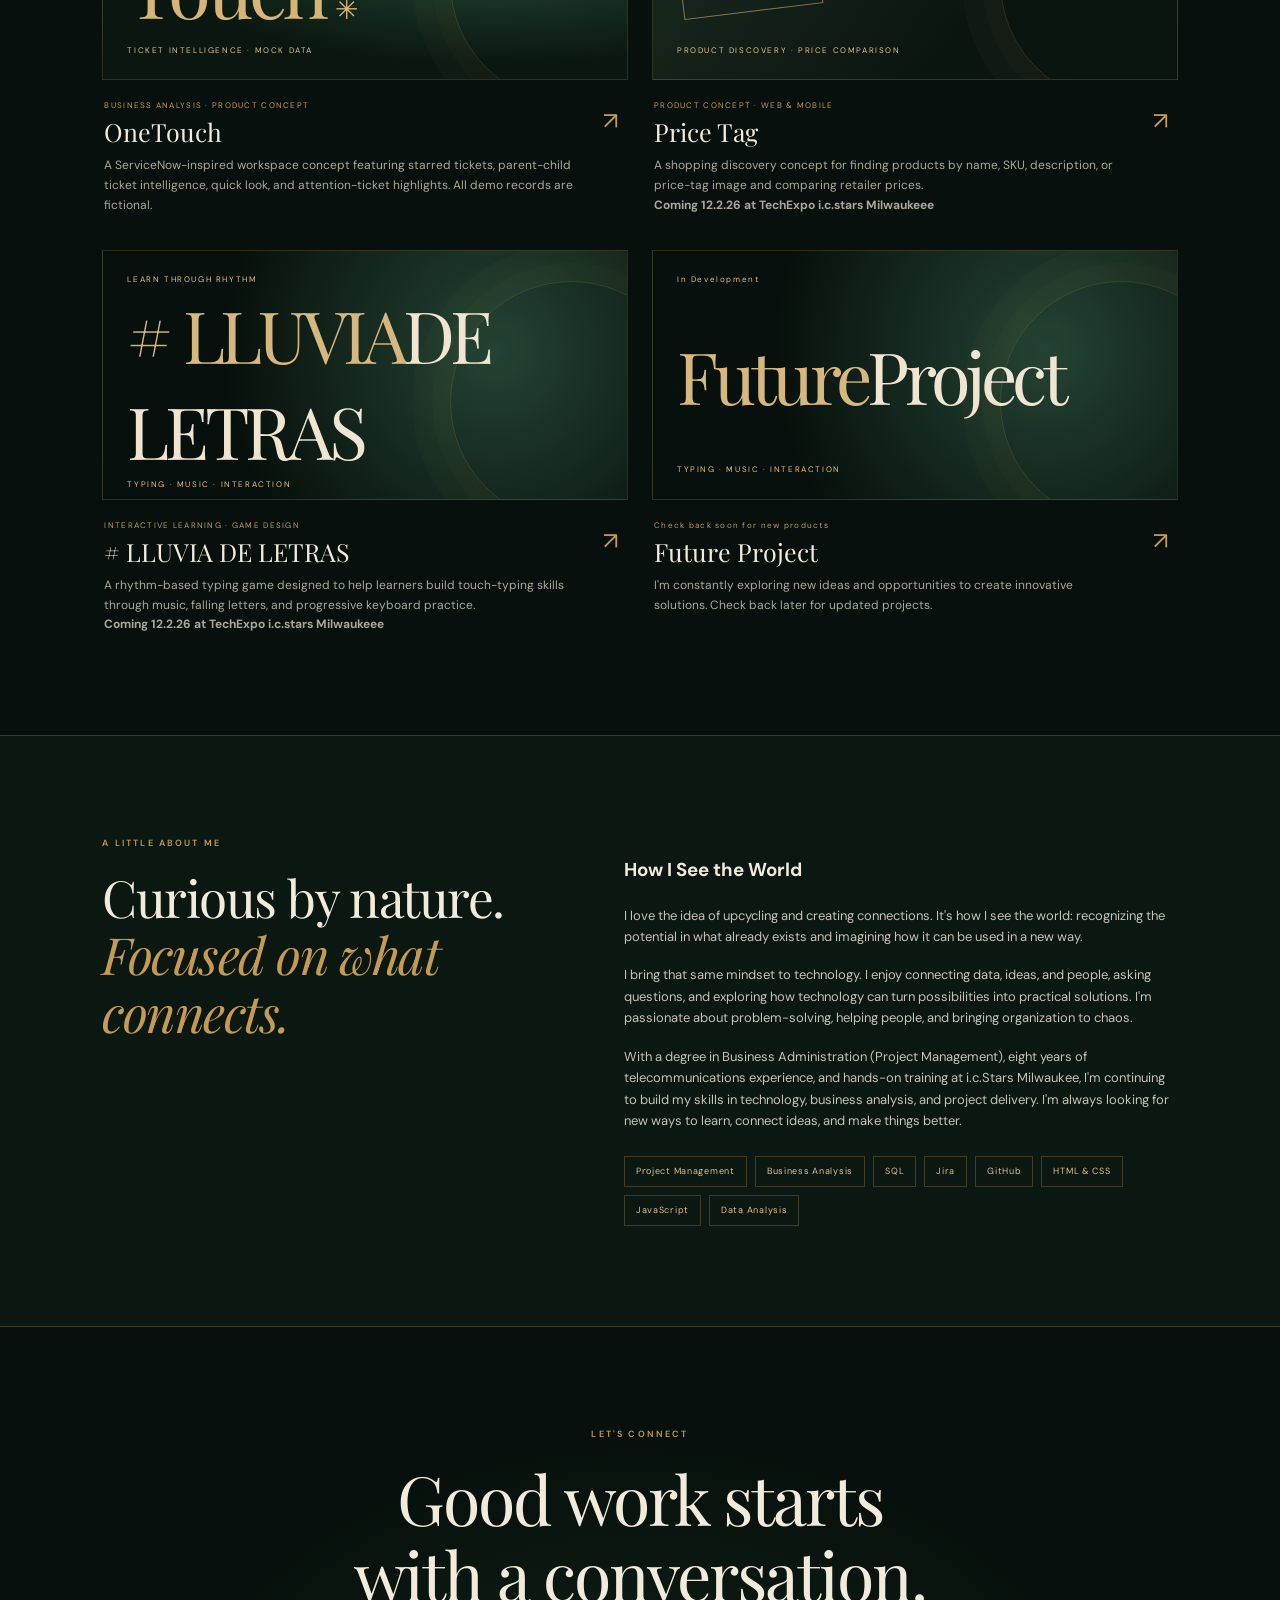
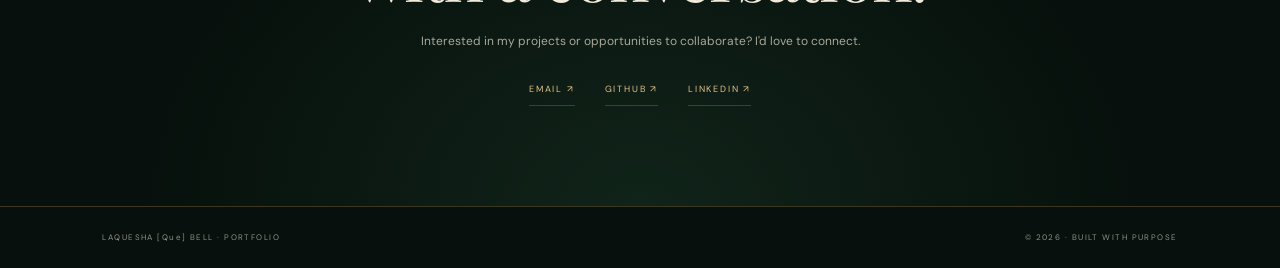
==== commit 80be99e7: "cHANGESIN AI" ====
--- a/index.html
+++ b/index.html
@@ -4,8 +4,8 @@
   <meta charset="UTF-8">
   <meta name="viewport" content="width=device-width, initial-scale=1.0">
   <meta name="theme-color" content="#07110d">
-  <meta name="description" content="LaQuesha [Q] Bell's portfolio — project management, business analysis, data, and technology projects.">
-  <title>LaQuesha [Q]Bell — Portfolio</title>
+  <meta name="description" content="LaQuesha [Que] Bell's portfolio — project management, business analysis, data, and technology projects.">
+  <title>LaQuesha [Que]Bell — Portfolio</title>
   <link rel="preconnect" href="https://fonts.googleapis.com">
   <link rel="preconnect" href="https://fonts.gstatic.com" crossorigin>
   <link href="https://fonts.googleapis.com/css2?family=DM+Sans:wght@400;500;600;700&family=Playfair+Display:wght@400;500;600&display=swap" rel="stylesheet">
@@ -13,7 +13,7 @@
 </head>
 <body>
   <nav class="navbar">
-    <a class="brand" href="#top"><span class="brand-mark">Q</span><span>LAQUESHA [Q] BELL</span></a>
+    <a class="brand" href="#top"><span class="brand-mark">Q</span><span>LAQUESHA [Que] BELL</span></a>
     <div class="nav-links">
       <a href="#vision">Vision</a><a href="#projects">Selected work</a><a href="#about">About</a><a href="#contact">Contact</a>
     </div>
@@ -52,15 +52,15 @@
         </article>
         <article class="project-card">
           <a class="project-visual visual-price" href="#contact" aria-label="Price Tag project"><span class="visual-label">SMARTER SHOPPING</span><span class="price-tag">PRICE<br><b>TAG</b></span><span class="visual-foot">PRODUCT DISCOVERY · PRICE COMPARISON</span></a>
-          <div class="project-meta"><div><p class="project-type">PRODUCT CONCEPT · WEB &amp; MOBILE</p><h3>Price Tag</h3><p>A shopping discovery concept for finding products by name, SKU, description, or price-tag image and comparing retailer prices.</p></div><a class="arrow-link" href="#contact" aria-label="Ask about Price Tag">↗</a></div>
+          <div class="project-meta"><div><p class="project-type">PRODUCT CONCEPT · WEB &amp; MOBILE</p><h3>Price Tag</h3><p>A shopping discovery concept for finding products by name, SKU, description, or price-tag image and comparing retailer prices.</p><p><strong>Coming 12.2.26 at TechExpo i.c.stars Milwaukeee</strong></p></div><a class="arrow-link" href="#contact" aria-label="Ask about Price Tag">↗</a></div>
         </article>
         <article class="project-card">
-          <a class="project-visual visual-beat" href="#contact" aria-label="BeatDrop project"><span class="visual-label">LEARN THROUGH RHYTHM</span><span class="beat-word">BEAT<span>DROP</span></span><span class="visual-foot">TYPING · MUSIC · INTERACTION</span></a>
-          <div class="project-meta"><div><p class="project-type">INTERACTIVE LEARNING · GAME DESIGN</p><h3>BeatDrop</h3><p>A rhythm-based typing game designed to help learners build touch-typing skills through music, falling letters, and progressive keyboard practice.</p></div><a class="arrow-link" href="#contact" aria-label="Ask about BeatDrop">↗</a></div>
+          <a class="project-visual visual-beat" href="#contact" aria-label="# LLUVIA DE LETRAS project"><span class="visual-label">LEARN THROUGH RHYTHM</span><span class="beat-word"># LLUVIA<span>DE LETRAS</span></span><span class="visual-foot">TYPING · MUSIC · INTERACTION</span></a>
+          <div class="project-meta"><div><p class="project-type">INTERACTIVE LEARNING · GAME DESIGN</p><h3># LLUVIA DE LETRAS</h3><p>A rhythm-based typing game designed to help learners build touch-typing skills through music, falling letters, and progressive keyboard practice.</p><p><strong>Coming 12.2.26 at TechExpo i.c.stars Milwaukeee</strong></p></div><a class="arrow-link" href="#contact" aria-label="Ask about # LLUVIA DE LETRAS">↗</a></div>
         </article>
         <article class="project-card">
           <a class="project-visual visual-beat" href="#contact" aria-label="Future project"><span class="visual-label">In Development</span><span class="beat-word">Future<span>Project</span></span><span class="visual-foot">TYPING · MUSIC · INTERACTION</span></a>
-          <div class="project-meta"><div><p class="project-type">Check back soon for new products</p><h3>Future Project</h3><p>I'm constantly exploring new ideas and opportunities to create innovative solutions.  Check back later for updated projects.</p></div><a class="arrow-link" href="#contact" aria-label="Ask about BeatDrop">↗</a></div>
+          <div class="project-meta"><div><p class="project-type">Check back soon for new products</p><h3>Future Project</h3><p>I'm constantly exploring new ideas and opportunities to create innovative solutions.  Check back later for updated projects.</p></div><a class="arrow-link" href="#contact" aria-label="Ask about Future Project">↗</a></div>
         </article>
       </div>
     </section>
@@ -74,6 +74,6 @@
 
     <section class="contact-section section" id="contact"><p class="eyebrow">LET'S CONNECT</p><h2>Good work starts<br>with a conversation.</h2><p>Interested in my projects or opportunities to collaborate? I'd love to connect.</p><div class="contact-links"><a href="mailto:lbell@icstars.org">EMAIL ↗</a><a href="https://github.com/lbell4Stars/lbell4Stars.github.io" target="_blank" rel="noopener">GITHUB ↗</a><a href="https://www.linkedin.com/in/queshabell/" target="_blank" rel="noopener">LINKEDIN ↗</a></div></section>
   </main>
-  <footer><span>LAQUESHA [Q] BELL · PORTFOLIO</span><span>© 2026 · BUILT WITH PURPOSE</span></footer>
+  <footer><span>LAQUESHA [Que] BELL · PORTFOLIO</span><span>© 2026 · BUILT WITH PURPOSE</span></footer>
 </body>
 </html>
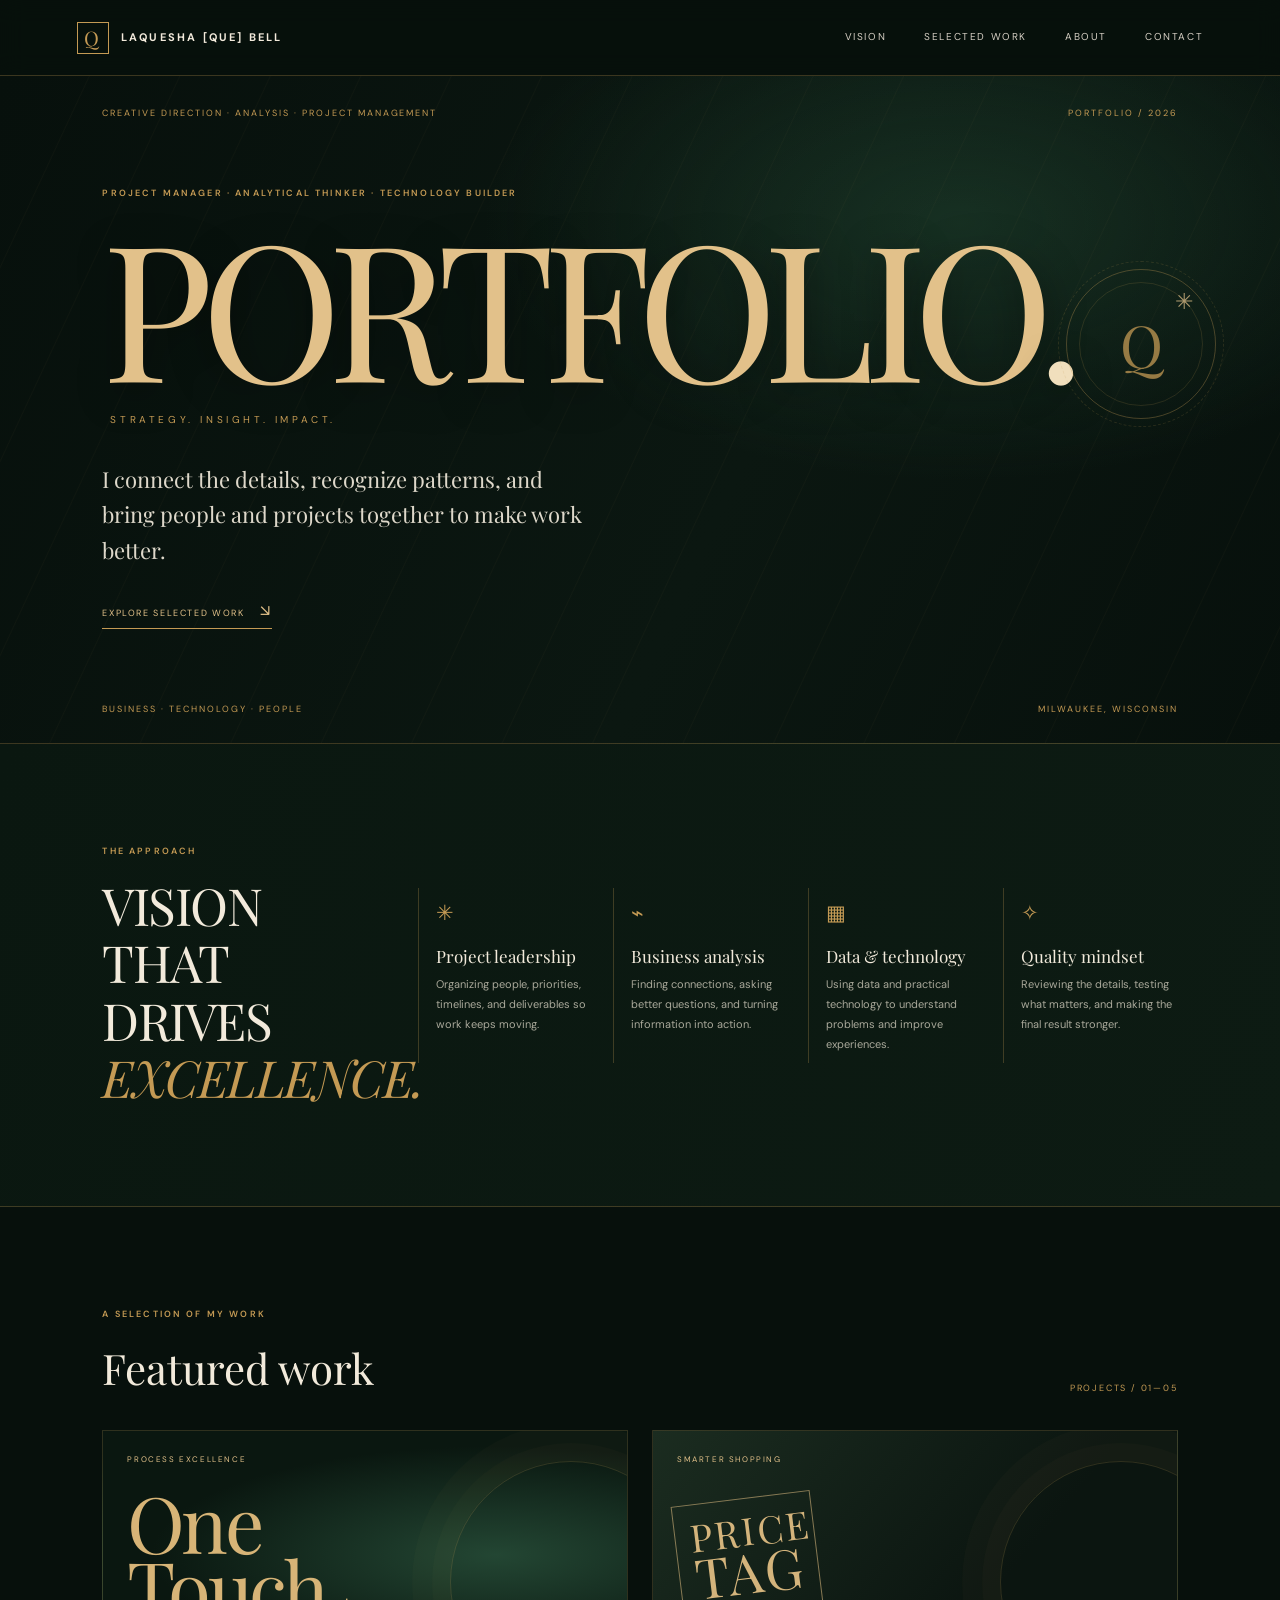
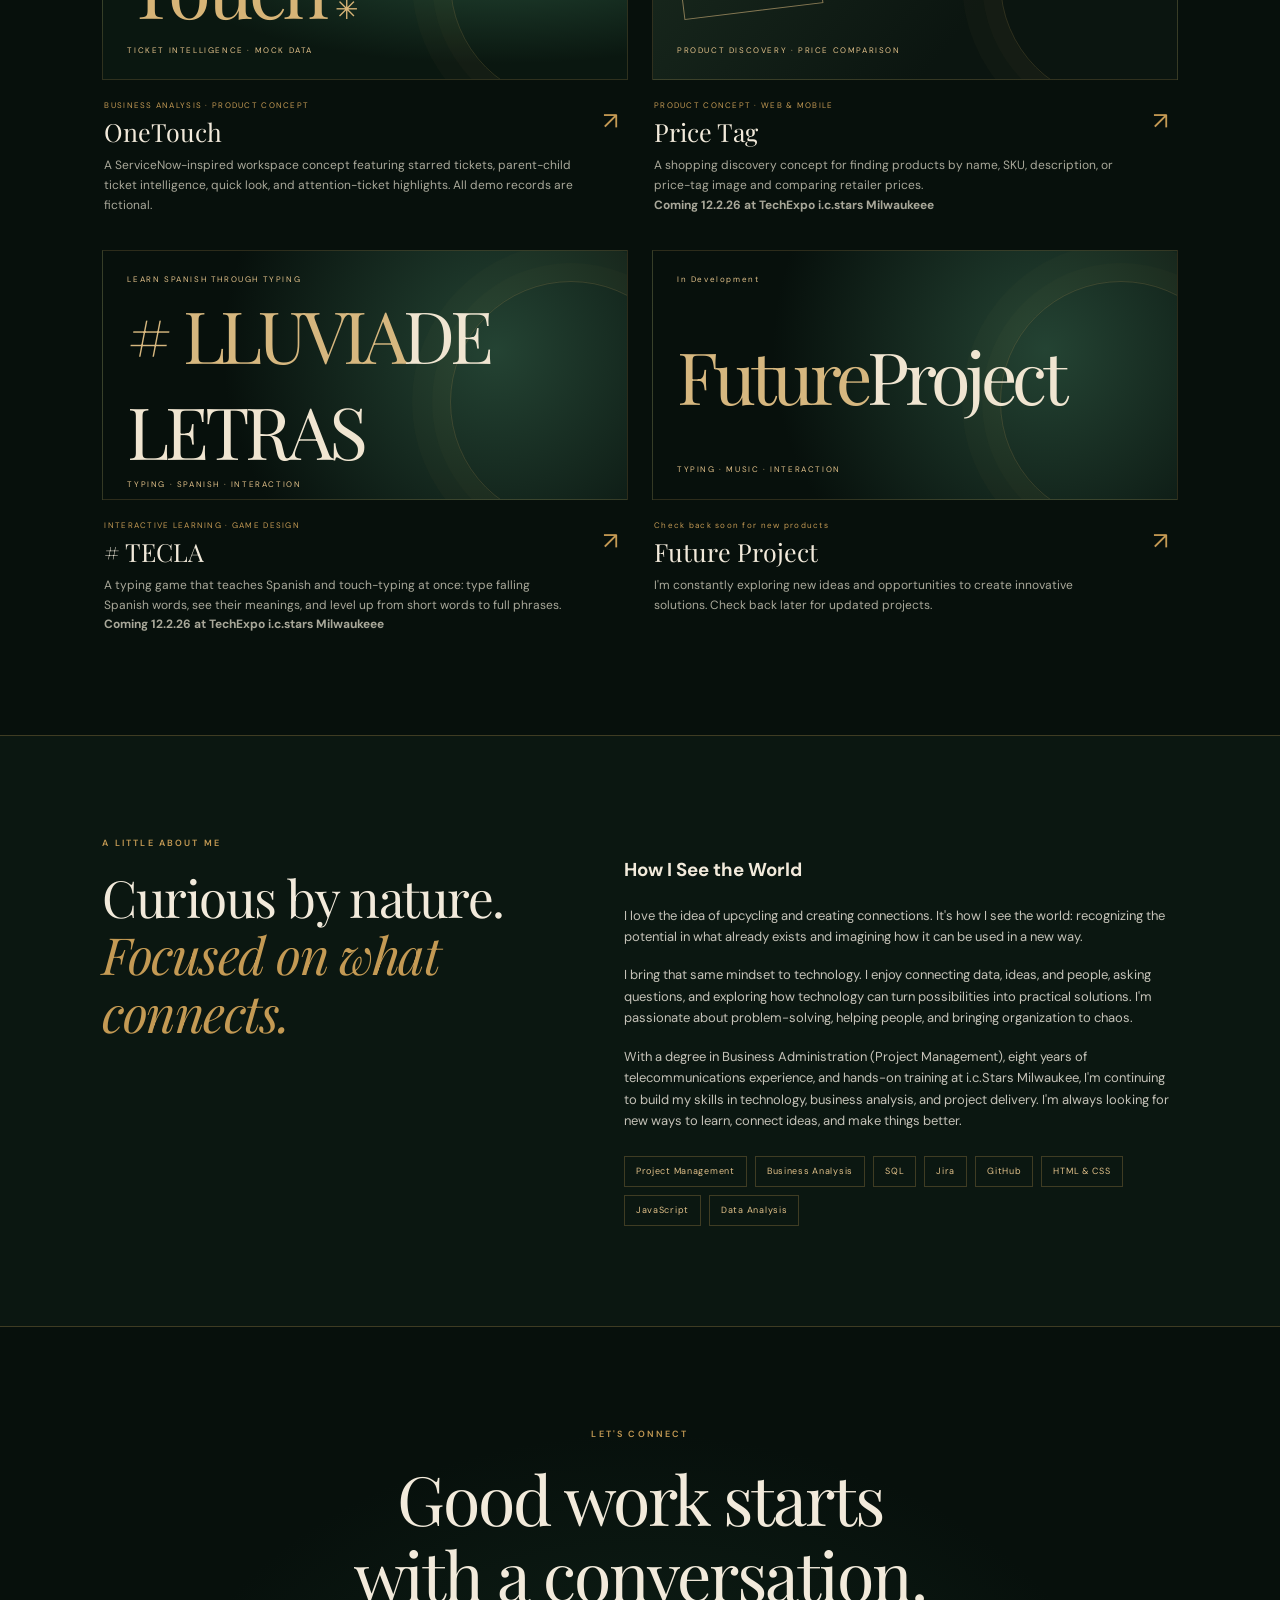
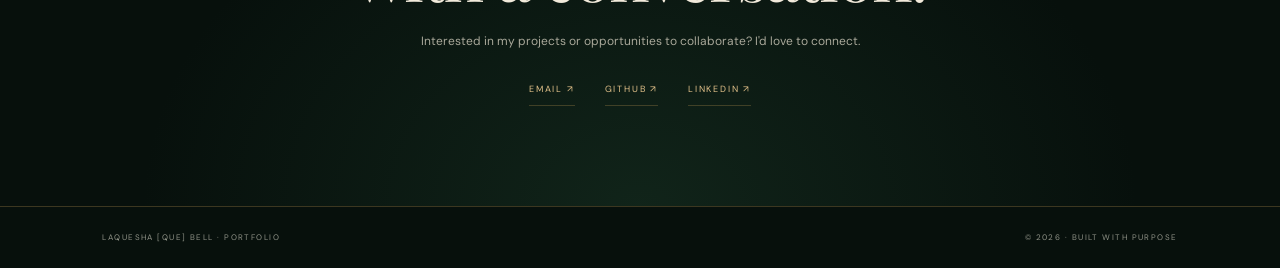
==== commit def35e08: "uPDATESONPROFILE" ====
--- a/index.html
+++ b/index.html
@@ -4,8 +4,8 @@
   <meta charset="UTF-8">
   <meta name="viewport" content="width=device-width, initial-scale=1.0">
   <meta name="theme-color" content="#07110d">
-  <meta name="description" content="LaQuesha [Que] Bell's portfolio — project management, business analysis, data, and technology projects.">
-  <title>LaQuesha [Que]Bell — Portfolio</title>
+  <meta name="description" content="LaQuesha [QUE] Bell's portfolio — project management, business analysis, data, and technology projects.">
+  <title>LaQuesha [QUE] Bell — Portfolio</title>
   <link rel="preconnect" href="https://fonts.googleapis.com">
   <link rel="preconnect" href="https://fonts.gstatic.com" crossorigin>
   <link href="https://fonts.googleapis.com/css2?family=DM+Sans:wght@400;500;600;700&family=Playfair+Display:wght@400;500;600&display=swap" rel="stylesheet">
@@ -13,7 +13,7 @@
 </head>
 <body>
   <nav class="navbar">
-    <a class="brand" href="#top"><span class="brand-mark">Q</span><span>LAQUESHA [Que] BELL</span></a>
+    <a class="brand" href="#top"><span class="brand-mark">Q</span><span>LAQUESHA [QUE] BELL</span></a>
     <div class="nav-links">
       <a href="#vision">Vision</a><a href="#projects">Selected work</a><a href="#about">About</a><a href="#contact">Contact</a>
     </div>
@@ -55,12 +55,12 @@
           <div class="project-meta"><div><p class="project-type">PRODUCT CONCEPT · WEB &amp; MOBILE</p><h3>Price Tag</h3><p>A shopping discovery concept for finding products by name, SKU, description, or price-tag image and comparing retailer prices.</p><p><strong>Coming 12.2.26 at TechExpo i.c.stars Milwaukeee</strong></p></div><a class="arrow-link" href="#contact" aria-label="Ask about Price Tag">↗</a></div>
         </article>
         <article class="project-card">
-          <a class="project-visual visual-beat" href="#contact" aria-label="# LLUVIA DE LETRAS project"><span class="visual-label">LEARN THROUGH RHYTHM</span><span class="beat-word"># LLUVIA<span>DE LETRAS</span></span><span class="visual-foot">TYPING · MUSIC · INTERACTION</span></a>
-          <div class="project-meta"><div><p class="project-type">INTERACTIVE LEARNING · GAME DESIGN</p><h3># LLUVIA DE LETRAS</h3><p>A rhythm-based typing game designed to help learners build touch-typing skills through music, falling letters, and progressive keyboard practice.</p><p><strong>Coming 12.2.26 at TechExpo i.c.stars Milwaukeee</strong></p></div><a class="arrow-link" href="#contact" aria-label="Ask about # LLUVIA DE LETRAS">↗</a></div>
+          <a class="project-visual visual-beat" href="#contact" aria-label="# "Tecla Project"><span class="visual-label">LEARN SPANISH THROUGH TYPING</span><span class="beat-word"># LLUVIA<span>DE LETRAS</span></span><span class="visual-foot">TYPING · SPANISH · INTERACTION</span></a>
+          <div class="project-meta"><div><p class="project-type">INTERACTIVE LEARNING · GAME DESIGN</p><h3># TECLA</h3><p>A typing game that teaches Spanish and touch-typing at once: type falling Spanish words, see their meanings, and level up from short words to full phrases.</p><p><strong>Coming 12.2.26 at TechExpo i.c.stars Milwaukeee</strong></p></div><a class="arrow-link" href="#contact" aria-label="Ask about # LLUVIA DE LETRAS">↗</a></div>
         </article>
         <article class="project-card">
           <a class="project-visual visual-beat" href="#contact" aria-label="Future project"><span class="visual-label">In Development</span><span class="beat-word">Future<span>Project</span></span><span class="visual-foot">TYPING · MUSIC · INTERACTION</span></a>
-          <div class="project-meta"><div><p class="project-type">Check back soon for new products</p><h3>Future Project</h3><p>I'm constantly exploring new ideas and opportunities to create innovative solutions.  Check back later for updated projects.</p></div><a class="arrow-link" href="#contact" aria-label="Ask about Future Project">↗</a></div>
+          <div class="project-meta"><div><p class="project-type">Check back soon for new products</p><h3>Future Project</h3><p>I'm constantly exploring new ideas and opportunities to create innovative solutions.  Check back later for updated projects.</p></div><a class="arrow-link" href="#contact" aria-label="Ask about BeatDrop">↗</a></div>
         </article>
       </div>
     </section>
@@ -74,6 +74,6 @@
 
     <section class="contact-section section" id="contact"><p class="eyebrow">LET'S CONNECT</p><h2>Good work starts<br>with a conversation.</h2><p>Interested in my projects or opportunities to collaborate? I'd love to connect.</p><div class="contact-links"><a href="mailto:lbell@icstars.org">EMAIL ↗</a><a href="https://github.com/lbell4Stars/lbell4Stars.github.io" target="_blank" rel="noopener">GITHUB ↗</a><a href="https://www.linkedin.com/in/queshabell/" target="_blank" rel="noopener">LINKEDIN ↗</a></div></section>
   </main>
-  <footer><span>LAQUESHA [Que] BELL · PORTFOLIO</span><span>© 2026 · BUILT WITH PURPOSE</span></footer>
+  <footer><span>LAQUESHA [QUE] BELL · PORTFOLIO</span><span>© 2026 · BUILT WITH PURPOSE</span></footer>
 </body>
 </html>
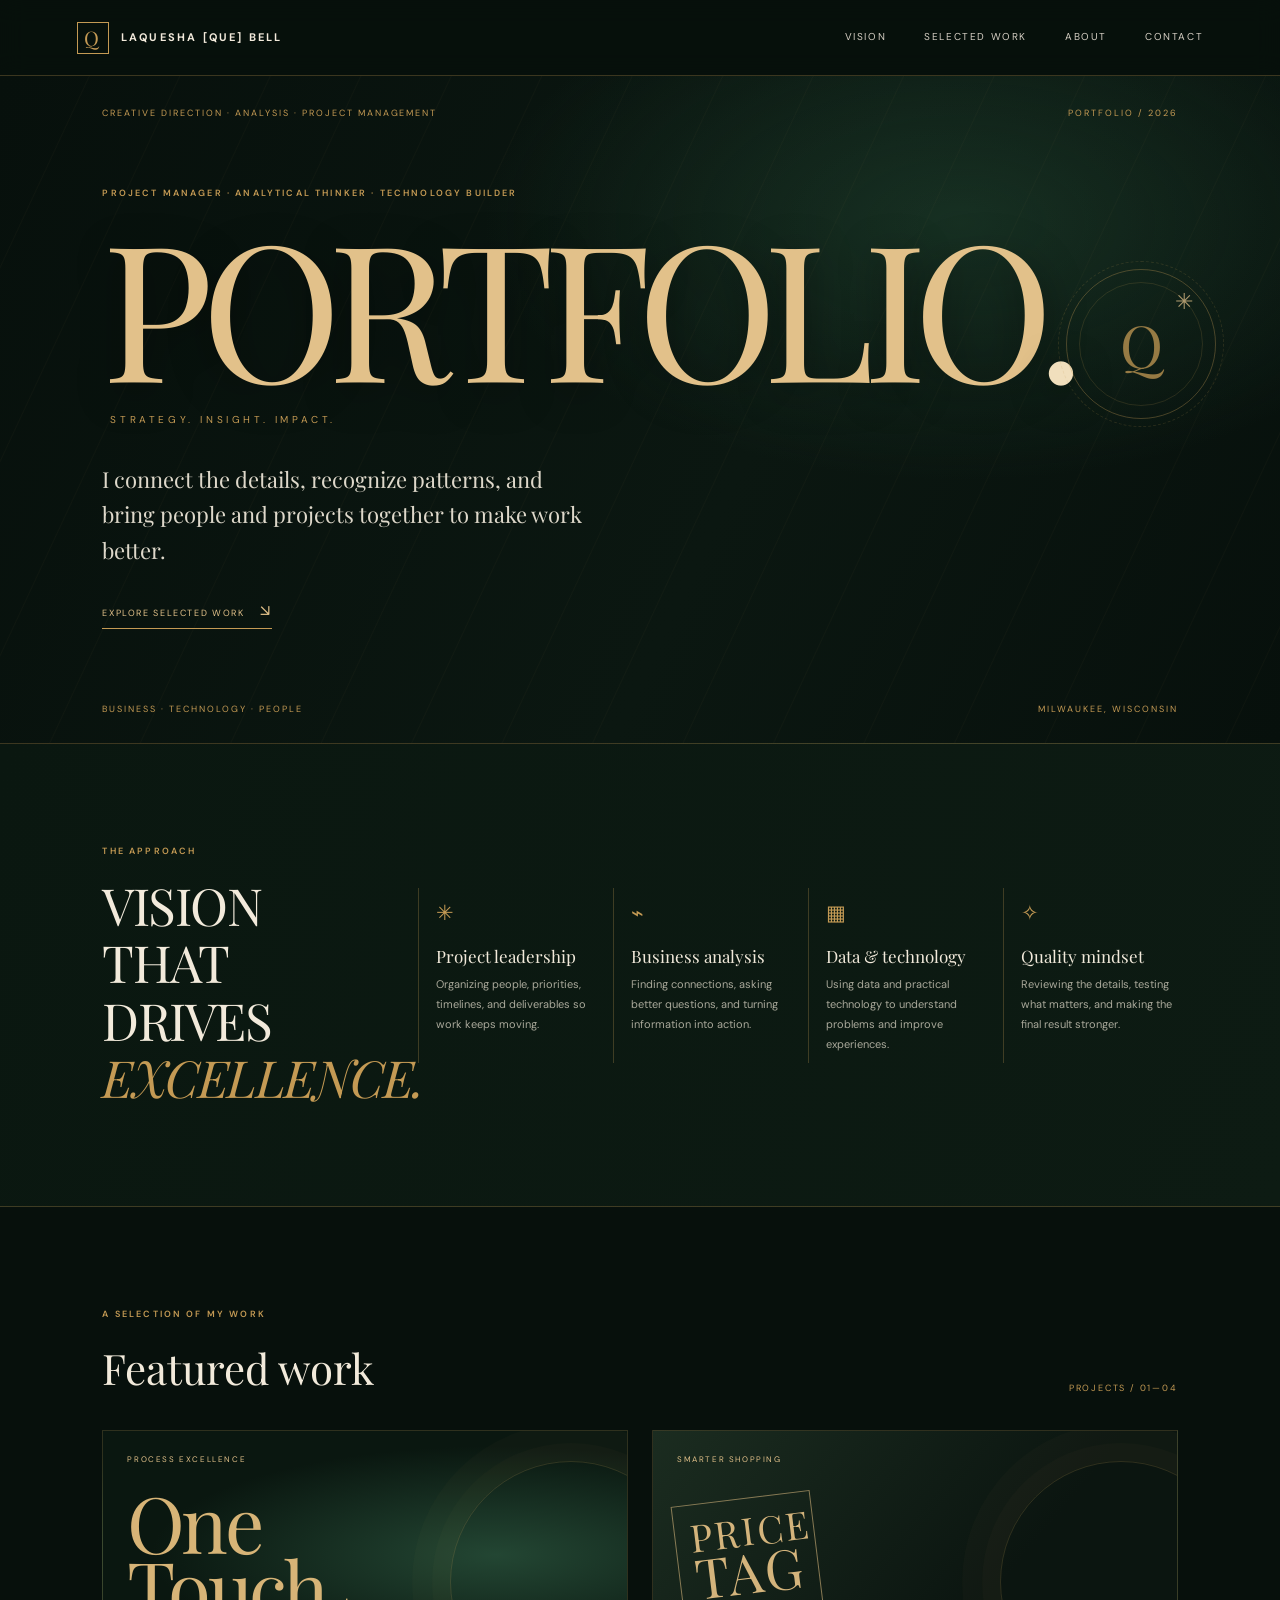
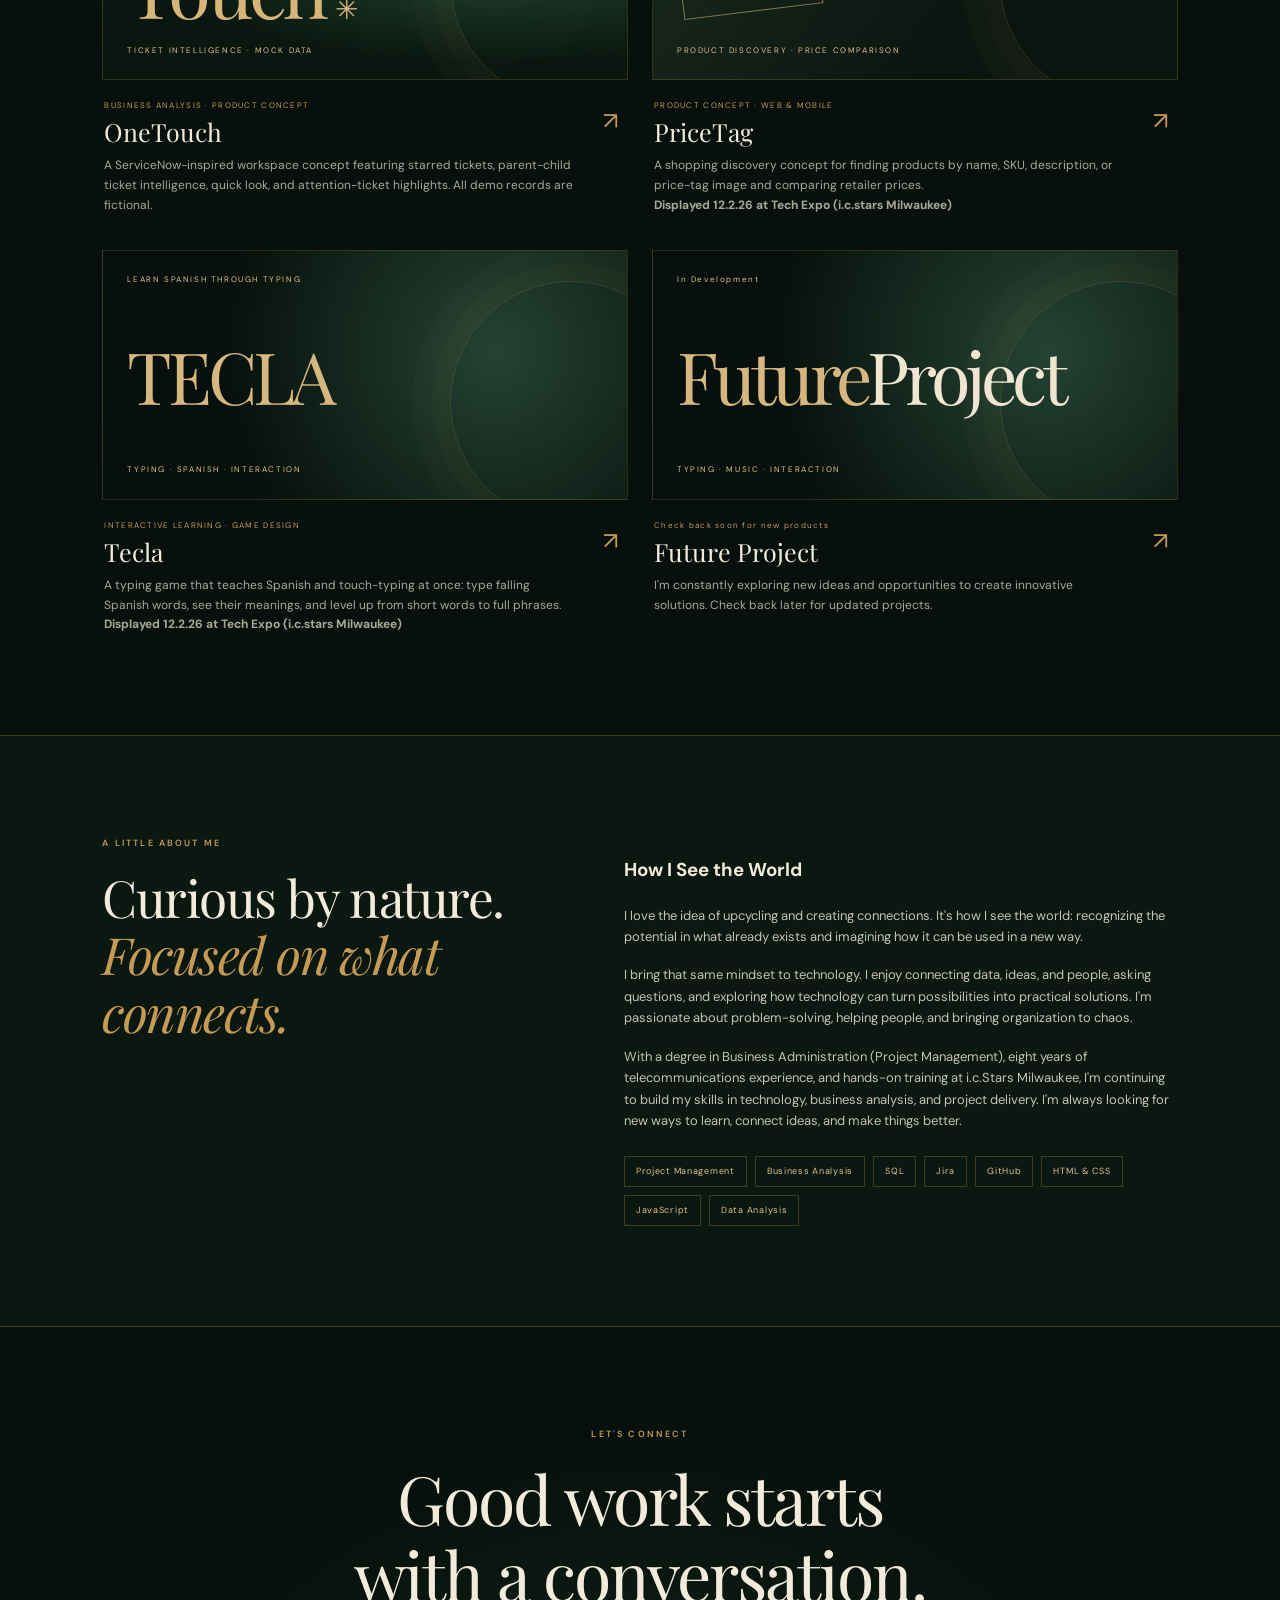
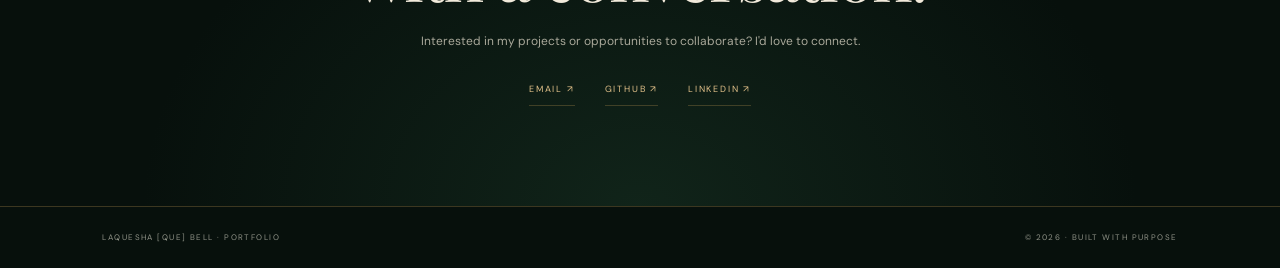
==== commit 6976bace: "Update featured projects for Tech Expo Rename the Spanish typing project to Tecla and add the PriceT" ====
--- a/index.html
+++ b/index.html
@@ -44,7 +44,7 @@
     </section>
 
     <section class="section work-section" id="projects">
-      <div class="section-title-row"><div><p class="eyebrow">A SELECTION OF MY WORK</p><h2>Featured work</h2></div><span class="side-note">PROJECTS / 01—05</span></div>
+      <div class="section-title-row"><div><p class="eyebrow">A SELECTION OF MY WORK</p><h2>Featured work</h2></div><span class="side-note">PROJECTS / 01—04</span></div>
       <div class="project-grid">
         <article class="project-card project-feature">
           <a class="project-visual visual-onetouch" href="onetouch/index.html" aria-label="Open OneTouch demo"><span class="visual-label">PROCESS EXCELLENCE</span><span class="visual-word">One<br>Touch<span>✳</span></span><span class="visual-foot">TICKET INTELLIGENCE · MOCK DATA</span></a>
@@ -52,15 +52,15 @@
         </article>
         <article class="project-card">
           <a class="project-visual visual-price" href="#contact" aria-label="Price Tag project"><span class="visual-label">SMARTER SHOPPING</span><span class="price-tag">PRICE<br><b>TAG</b></span><span class="visual-foot">PRODUCT DISCOVERY · PRICE COMPARISON</span></a>
-          <div class="project-meta"><div><p class="project-type">PRODUCT CONCEPT · WEB &amp; MOBILE</p><h3>Price Tag</h3><p>A shopping discovery concept for finding products by name, SKU, description, or price-tag image and comparing retailer prices.</p><p><strong>Coming 12.2.26 at TechExpo i.c.stars Milwaukeee</strong></p></div><a class="arrow-link" href="#contact" aria-label="Ask about Price Tag">↗</a></div>
+          <div class="project-meta"><div><p class="project-type">PRODUCT CONCEPT · WEB &amp; MOBILE</p><h3>PriceTag</h3><p>A shopping discovery concept for finding products by name, SKU, description, or price-tag image and comparing retailer prices.</p><p><strong>Displayed 12.2.26 at Tech Expo (i.c.stars Milwaukee)</strong></p></div><a class="arrow-link" href="#contact" aria-label="Ask about PriceTag">↗</a></div>
         </article>
         <article class="project-card">
-          <a class="project-visual visual-beat" href="#contact" aria-label="# "Tecla Project"><span class="visual-label">LEARN SPANISH THROUGH TYPING</span><span class="beat-word"># LLUVIA<span>DE LETRAS</span></span><span class="visual-foot">TYPING · SPANISH · INTERACTION</span></a>
-          <div class="project-meta"><div><p class="project-type">INTERACTIVE LEARNING · GAME DESIGN</p><h3># TECLA</h3><p>A typing game that teaches Spanish and touch-typing at once: type falling Spanish words, see their meanings, and level up from short words to full phrases.</p><p><strong>Coming 12.2.26 at TechExpo i.c.stars Milwaukeee</strong></p></div><a class="arrow-link" href="#contact" aria-label="Ask about # LLUVIA DE LETRAS">↗</a></div>
+          <a class="project-visual visual-beat" href="#contact" aria-label="Tecla project"><span class="visual-label">LEARN SPANISH THROUGH TYPING</span><span class="beat-word">TECLA</span><span class="visual-foot">TYPING · SPANISH · INTERACTION</span></a>
+          <div class="project-meta"><div><p class="project-type">INTERACTIVE LEARNING · GAME DESIGN</p><h3>Tecla</h3><p>A typing game that teaches Spanish and touch-typing at once: type falling Spanish words, see their meanings, and level up from short words to full phrases.</p><p><strong>Displayed 12.2.26 at Tech Expo (i.c.stars Milwaukee)</strong></p></div><a class="arrow-link" href="#contact" aria-label="Ask about Tecla">↗</a></div>
         </article>
         <article class="project-card">
           <a class="project-visual visual-beat" href="#contact" aria-label="Future project"><span class="visual-label">In Development</span><span class="beat-word">Future<span>Project</span></span><span class="visual-foot">TYPING · MUSIC · INTERACTION</span></a>
-          <div class="project-meta"><div><p class="project-type">Check back soon for new products</p><h3>Future Project</h3><p>I'm constantly exploring new ideas and opportunities to create innovative solutions.  Check back later for updated projects.</p></div><a class="arrow-link" href="#contact" aria-label="Ask about BeatDrop">↗</a></div>
+          <div class="project-meta"><div><p class="project-type">Check back soon for new products</p><h3>Future Project</h3><p>I'm constantly exploring new ideas and opportunities to create innovative solutions. Check back later for updated projects.</p></div><a class="arrow-link" href="#contact" aria-label="Ask about future projects">↗</a></div>
         </article>
       </div>
     </section>
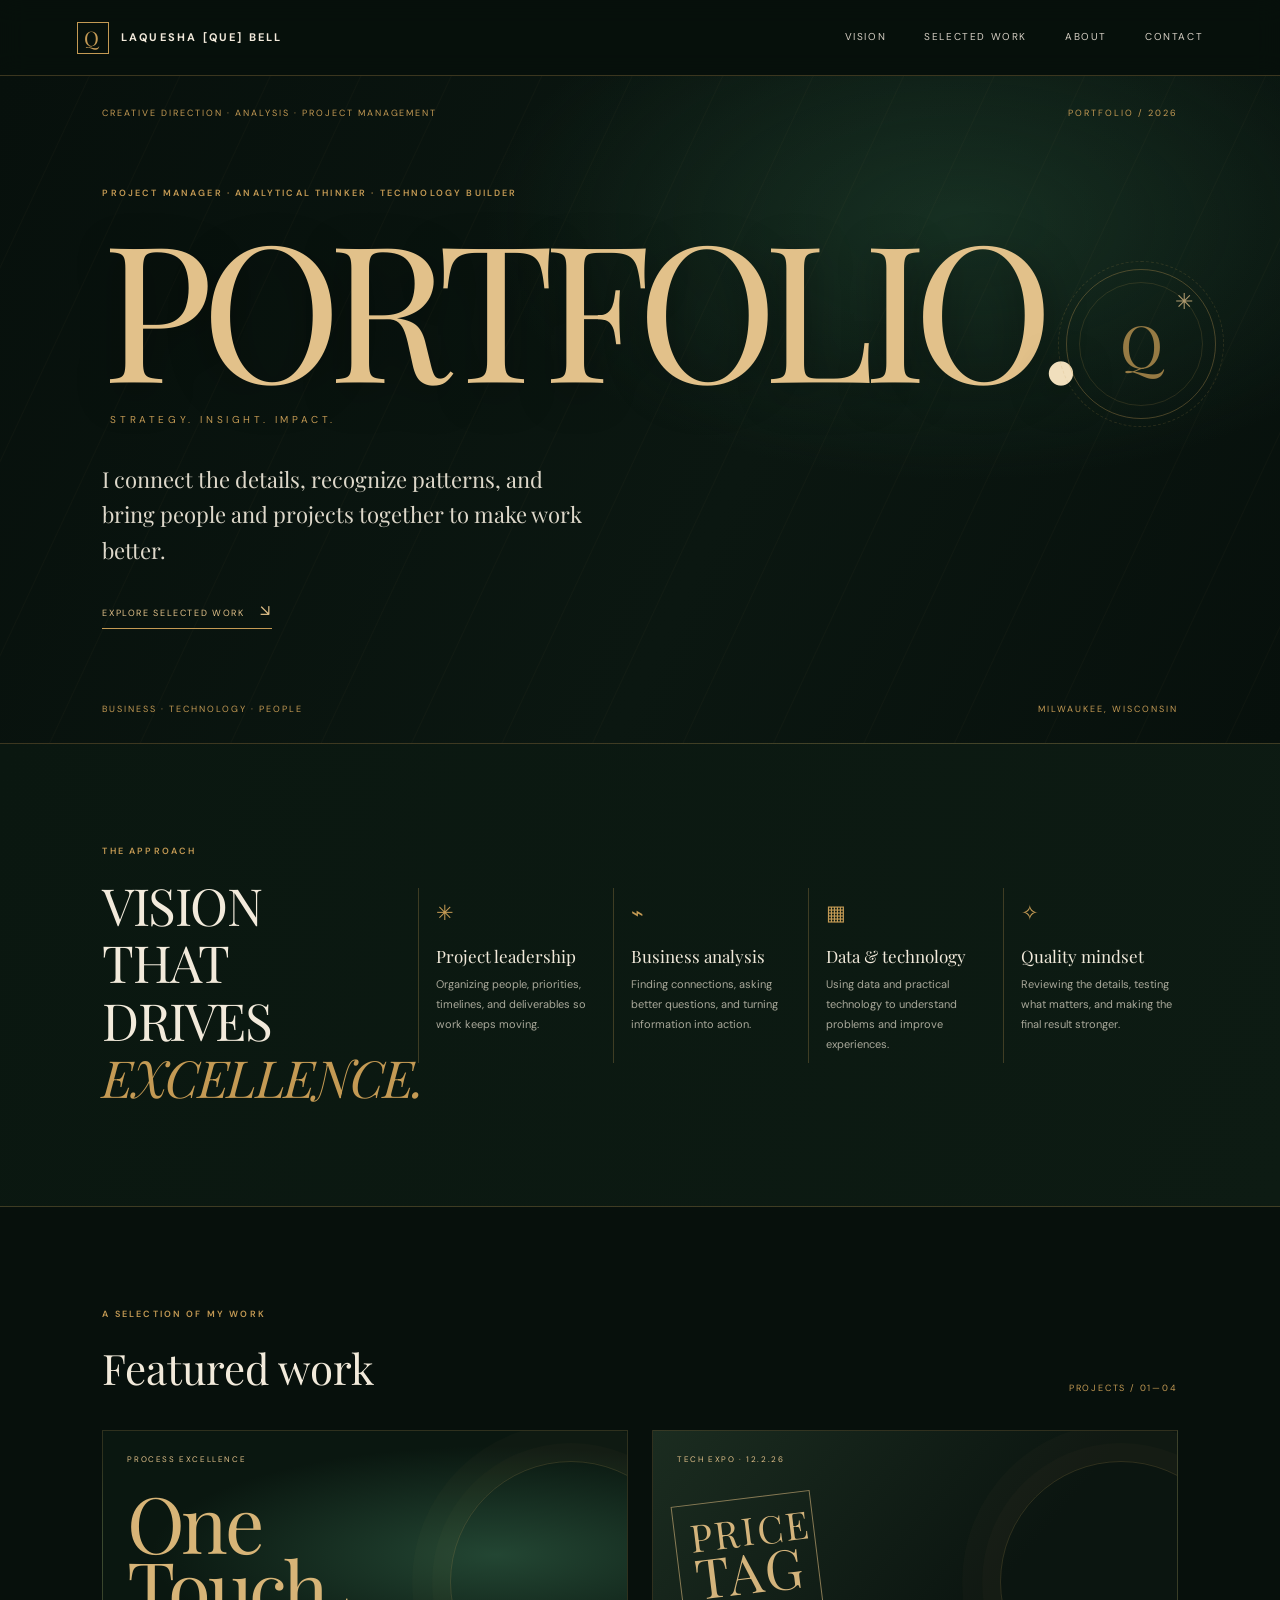
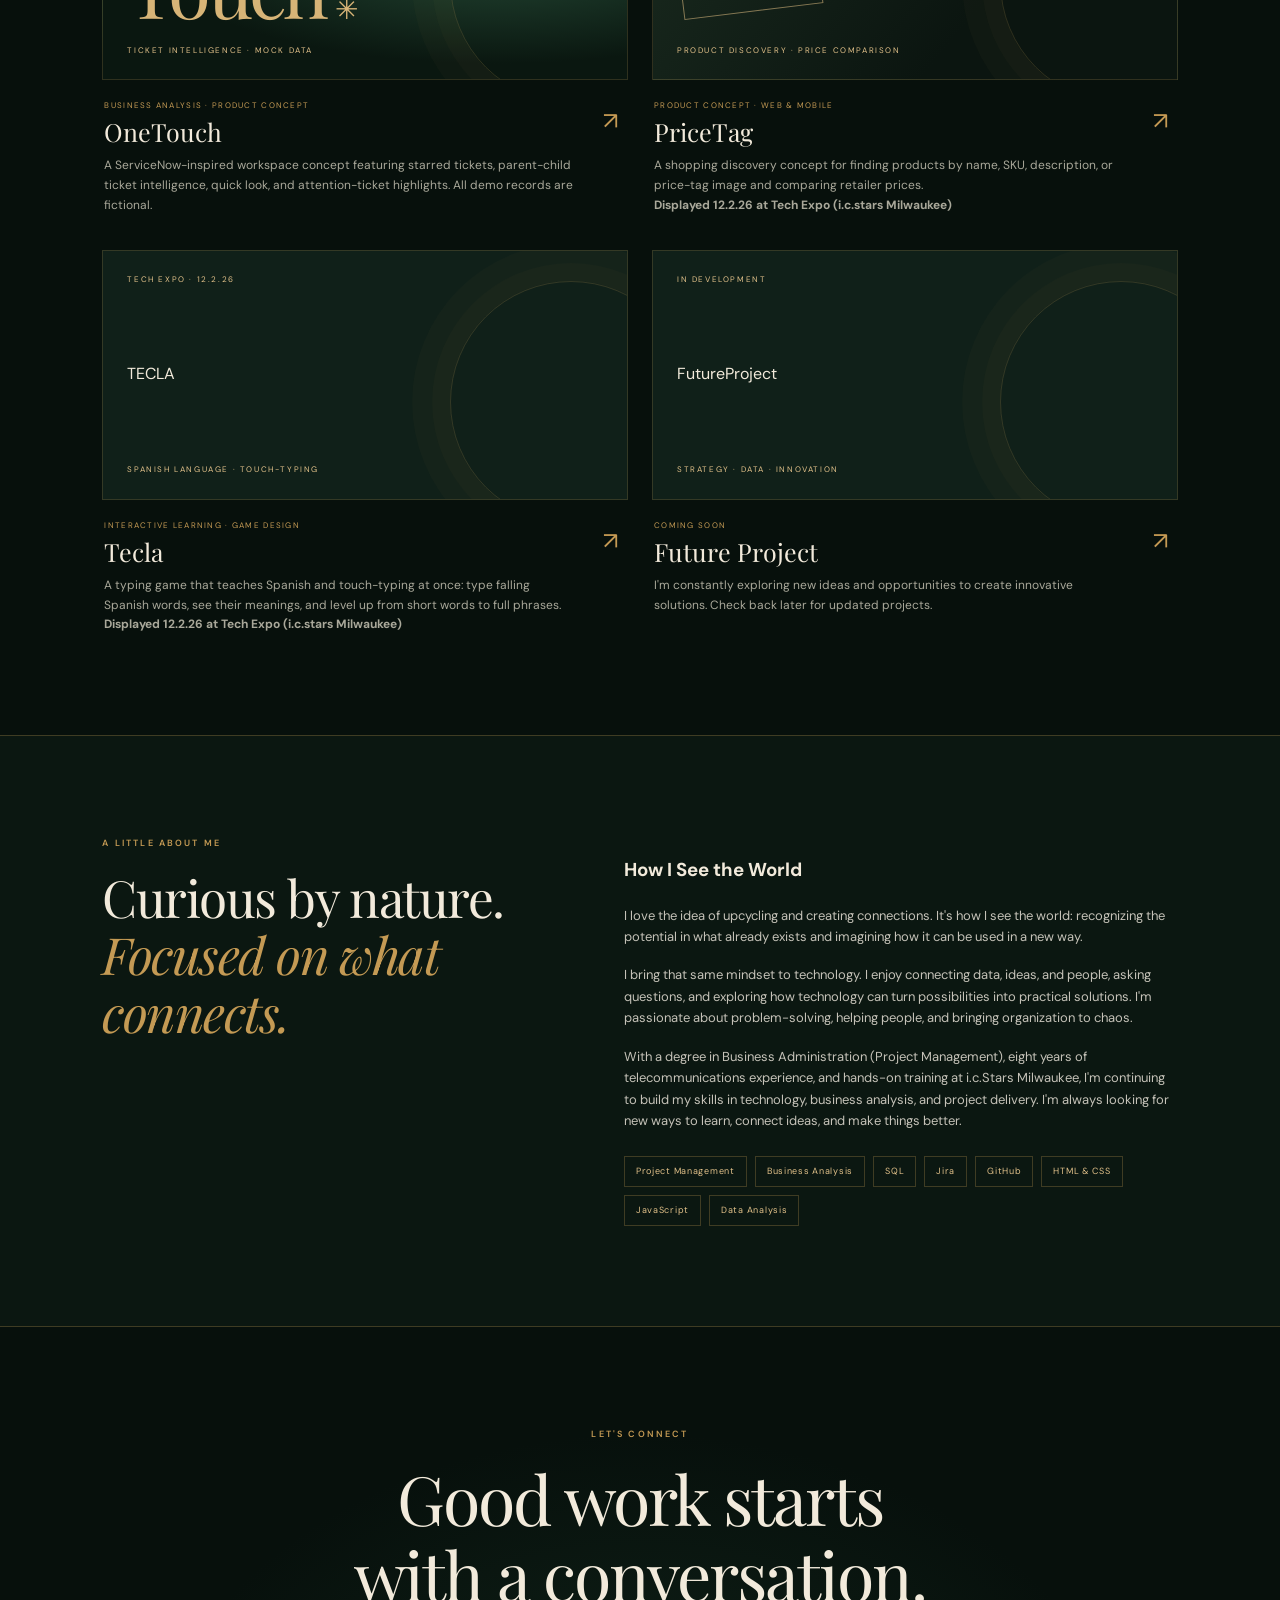
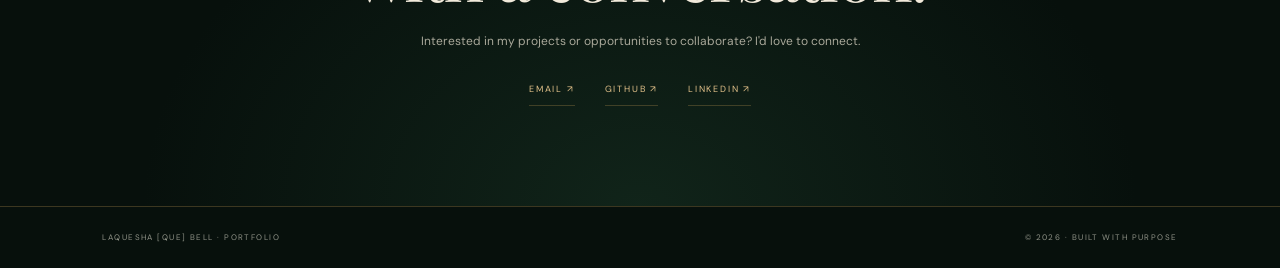
==== commit 036a8162: "updates112626" ====
--- a/index.html
+++ b/index.html
@@ -51,16 +51,16 @@
           <div class="project-meta"><div><p class="project-type">BUSINESS ANALYSIS · PRODUCT CONCEPT</p><h3>OneTouch</h3><p>A ServiceNow-inspired workspace concept featuring starred tickets, parent-child ticket intelligence, quick look, and attention-ticket highlights. All demo records are fictional.</p></div><a class="arrow-link" href="onetouch/index.html" aria-label="View OneTouch">↗</a></div>
         </article>
         <article class="project-card">
-          <a class="project-visual visual-price" href="#contact" aria-label="Price Tag project"><span class="visual-label">SMARTER SHOPPING</span><span class="price-tag">PRICE<br><b>TAG</b></span><span class="visual-foot">PRODUCT DISCOVERY · PRICE COMPARISON</span></a>
+          <a class="project-visual visual-price" href="#contact" aria-label="PriceTag project"><span class="visual-label">TECH EXPO · 12.2.26</span><span class="price-tag">PRICE<br><b>TAG</b></span><span class="visual-foot">PRODUCT DISCOVERY · PRICE COMPARISON</span></a>
           <div class="project-meta"><div><p class="project-type">PRODUCT CONCEPT · WEB &amp; MOBILE</p><h3>PriceTag</h3><p>A shopping discovery concept for finding products by name, SKU, description, or price-tag image and comparing retailer prices.</p><p><strong>Displayed 12.2.26 at Tech Expo (i.c.stars Milwaukee)</strong></p></div><a class="arrow-link" href="#contact" aria-label="Ask about PriceTag">↗</a></div>
         </article>
         <article class="project-card">
-          <a class="project-visual visual-beat" href="#contact" aria-label="Tecla project"><span class="visual-label">LEARN SPANISH THROUGH TYPING</span><span class="beat-word">TECLA</span><span class="visual-foot">TYPING · SPANISH · INTERACTION</span></a>
+          <a class="project-visual visual-tecla" href="#contact" aria-label="Tecla project"><span class="visual-label">TECH EXPO · 12.2.26</span><span class="tecla-word">TECLA</span><span class="visual-foot">SPANISH LANGUAGE · TOUCH-TYPING</span></a>
           <div class="project-meta"><div><p class="project-type">INTERACTIVE LEARNING · GAME DESIGN</p><h3>Tecla</h3><p>A typing game that teaches Spanish and touch-typing at once: type falling Spanish words, see their meanings, and level up from short words to full phrases.</p><p><strong>Displayed 12.2.26 at Tech Expo (i.c.stars Milwaukee)</strong></p></div><a class="arrow-link" href="#contact" aria-label="Ask about Tecla">↗</a></div>
         </article>
         <article class="project-card">
-          <a class="project-visual visual-beat" href="#contact" aria-label="Future project"><span class="visual-label">In Development</span><span class="beat-word">Future<span>Project</span></span><span class="visual-foot">TYPING · MUSIC · INTERACTION</span></a>
-          <div class="project-meta"><div><p class="project-type">Check back soon for new products</p><h3>Future Project</h3><p>I'm constantly exploring new ideas and opportunities to create innovative solutions. Check back later for updated projects.</p></div><a class="arrow-link" href="#contact" aria-label="Ask about future projects">↗</a></div>
+          <a class="project-visual visual-future" href="#contact" aria-label="Future project"><span class="visual-label">IN DEVELOPMENT</span><span class="tecla-word">Future<span>Project</span></span><span class="visual-foot">STRATEGY · DATA · INNOVATION</span></a>
+          <div class="project-meta"><div><p class="project-type">COMING SOON</p><h3>Future Project</h3><p>I'm constantly exploring new ideas and opportunities to create innovative solutions. Check back later for updated projects.</p></div><a class="arrow-link" href="#contact" aria-label="Ask about future projects">↗</a></div>
         </article>
       </div>
     </section>
@@ -76,4 +76,4 @@
   </main>
   <footer><span>LAQUESHA [QUE] BELL · PORTFOLIO</span><span>© 2026 · BUILT WITH PURPOSE</span></footer>
 </body>
-</html>
+</html>
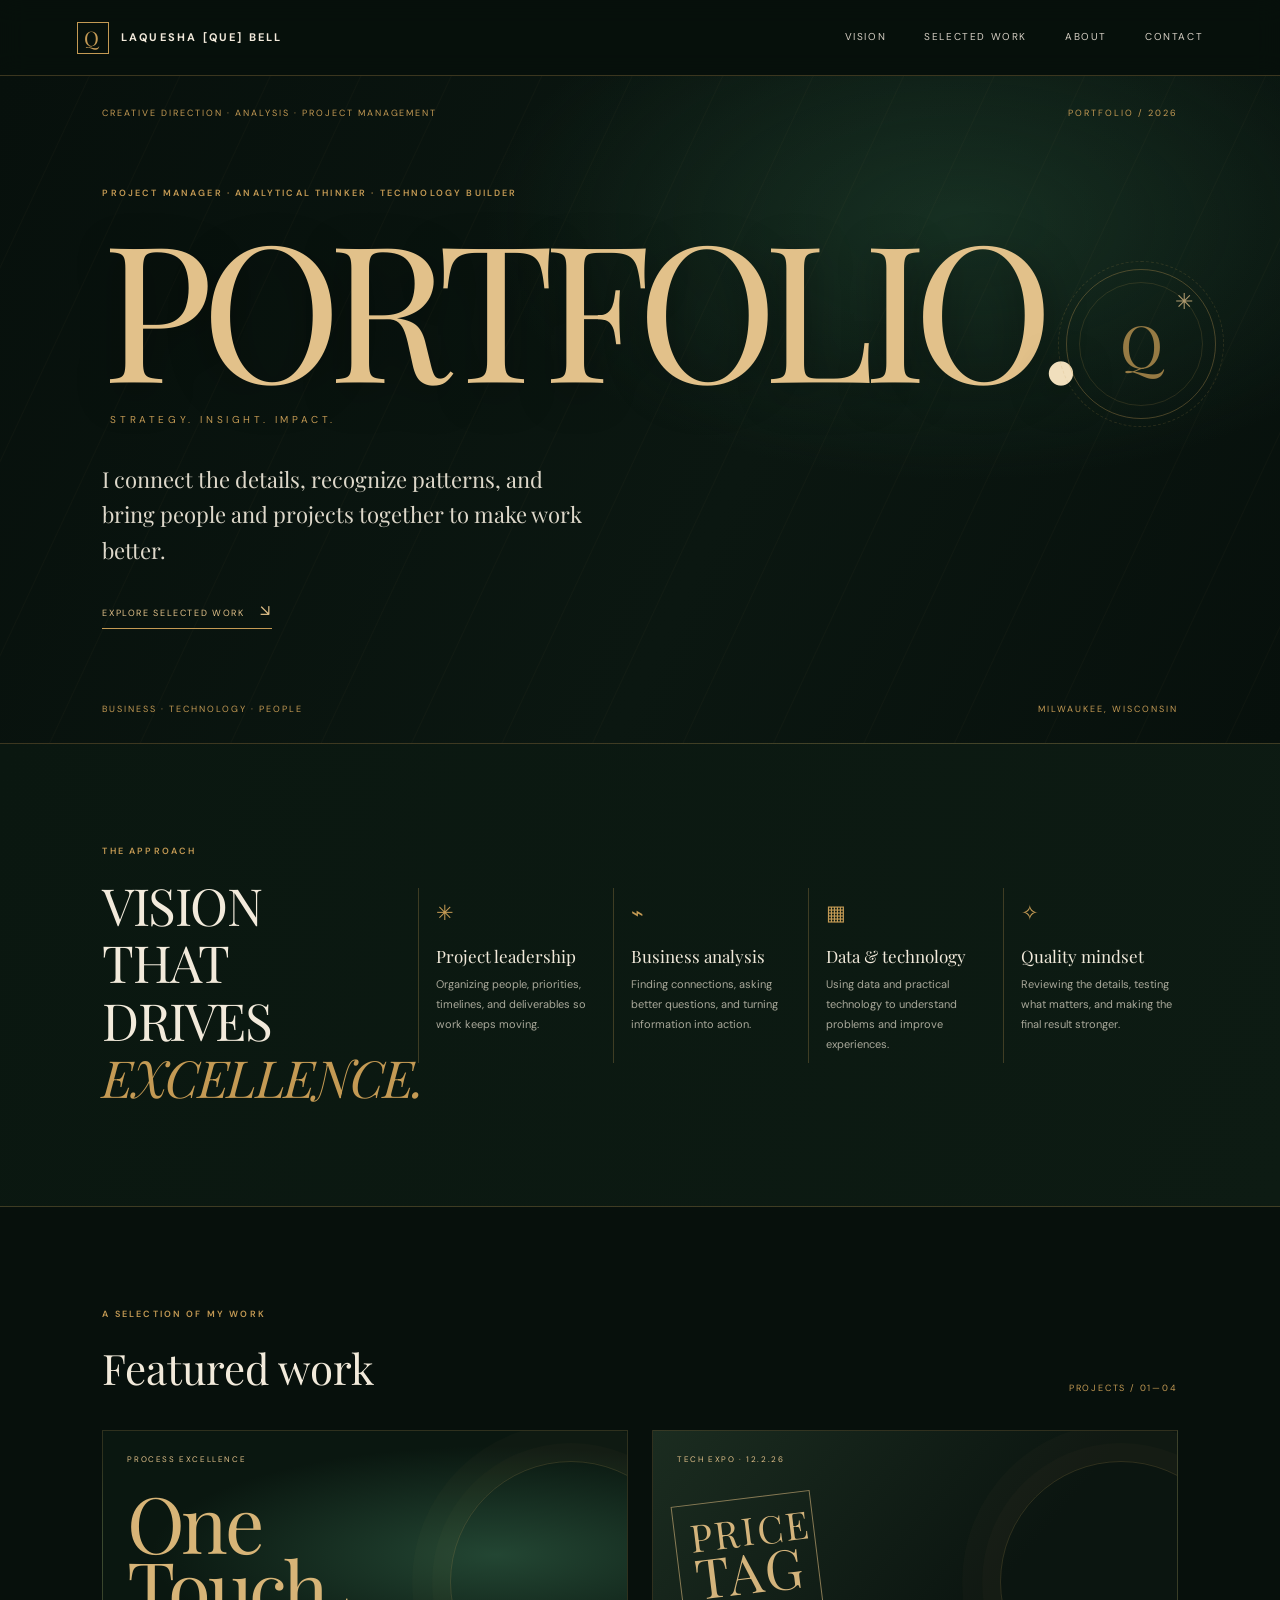
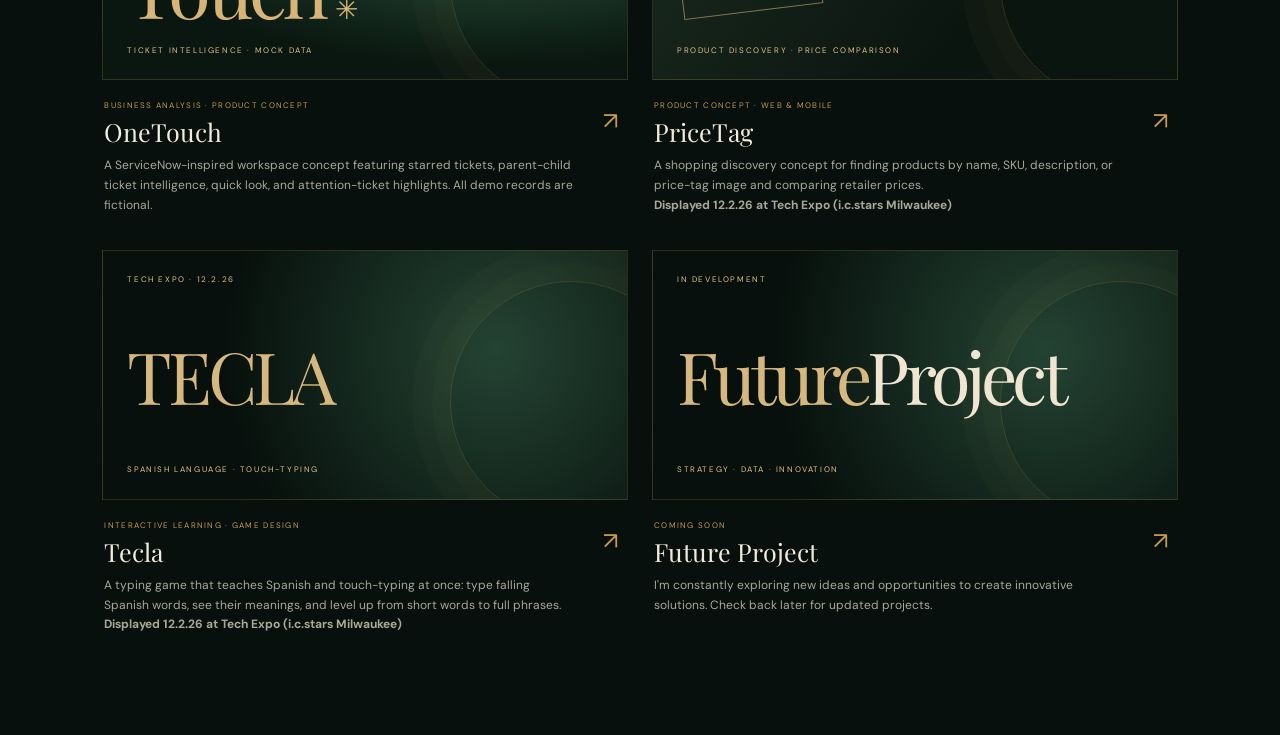
==== commit 7d2d5e4e: "Changesiop" ====
--- a/index.html
+++ b/index.html
@@ -55,25 +55,12 @@
           <div class="project-meta"><div><p class="project-type">PRODUCT CONCEPT · WEB &amp; MOBILE</p><h3>PriceTag</h3><p>A shopping discovery concept for finding products by name, SKU, description, or price-tag image and comparing retailer prices.</p><p><strong>Displayed 12.2.26 at Tech Expo (i.c.stars Milwaukee)</strong></p></div><a class="arrow-link" href="#contact" aria-label="Ask about PriceTag">↗</a></div>
         </article>
         <article class="project-card">
-          <a class="project-visual visual-tecla" href="#contact" aria-label="Tecla project"><span class="visual-label">TECH EXPO · 12.2.26</span><span class="tecla-word">TECLA</span><span class="visual-foot">SPANISH LANGUAGE · TOUCH-TYPING</span></a>
+          <a class="project-visual visual-beat" href="#contact" aria-label="Tecla project"><span class="visual-label">TECH EXPO · 12.2.26</span><span class="beat-word">TECLA</span><span class="visual-foot">SPANISH LANGUAGE · TOUCH-TYPING</span></a>
           <div class="project-meta"><div><p class="project-type">INTERACTIVE LEARNING · GAME DESIGN</p><h3>Tecla</h3><p>A typing game that teaches Spanish and touch-typing at once: type falling Spanish words, see their meanings, and level up from short words to full phrases.</p><p><strong>Displayed 12.2.26 at Tech Expo (i.c.stars Milwaukee)</strong></p></div><a class="arrow-link" href="#contact" aria-label="Ask about Tecla">↗</a></div>
         </article>
         <article class="project-card">
-          <a class="project-visual visual-future" href="#contact" aria-label="Future project"><span class="visual-label">IN DEVELOPMENT</span><span class="tecla-word">Future<span>Project</span></span><span class="visual-foot">STRATEGY · DATA · INNOVATION</span></a>
+          <a class="project-visual visual-beat" href="#contact" aria-label="Future project"><span class="visual-label">IN DEVELOPMENT</span><span class="beat-word">Future<span>Project</span></span><span class="visual-foot">STRATEGY · DATA · INNOVATION</span></a>
           <div class="project-meta"><div><p class="project-type">COMING SOON</p><h3>Future Project</h3><p>I'm constantly exploring new ideas and opportunities to create innovative solutions. Check back later for updated projects.</p></div><a class="arrow-link" href="#contact" aria-label="Ask about future projects">↗</a></div>
         </article>
       </div>
-    </section>
-
-    <section class="about-section section" id="about">
-      <div class="about-lead"><p class="eyebrow">A LITTLE ABOUT ME</p><h2>Curious by nature.<br><em>Focused on what connects.</em></h2></div>
-      <div class="about-copy"><h3>How I See the World</h3><p>I love the idea of upcycling and creating connections. It's how I see the world: recognizing the potential in what already exists and imagining how it can be used in a new way.</p><p>I bring that same mindset to technology. I enjoy connecting data, ideas, and people, asking questions, and exploring how technology can turn possibilities into practical solutions. I'm passionate about problem-solving, helping people, and bringing organization to chaos.</p><p>With a degree in Business Administration (Project Management), eight years of telecommunications experience, and hands-on training at i.c.Stars Milwaukee, I'm continuing to build my skills in technology, business analysis, and project delivery. I'm always looking for new ways to learn, connect ideas, and make things better.</p>
-        <div class="skill-tags"><span>Project Management</span><span>Business Analysis</span><span>SQL</span><span>Jira</span><span>GitHub</span><span>HTML &amp; CSS</span><span>JavaScript</span><span>Data Analysis</span></div>
-      </div>
-    </section>
-
-    <section class="contact-section section" id="contact"><p class="eyebrow">LET'S CONNECT</p><h2>Good work starts<br>with a conversation.</h2><p>Interested in my projects or opportunities to collaborate? I'd love to connect.</p><div class="contact-links"><a href="mailto:lbell@icstars.org">EMAIL ↗</a><a href="https://github.com/lbell4Stars/lbell4Stars.github.io" target="_blank" rel="noopener">GITHUB ↗</a><a href="https://www.linkedin.com/in/queshabell/" target="_blank" rel="noopener">LINKEDIN ↗</a></div></section>
-  </main>
-  <footer><span>LAQUESHA [QUE] BELL · PORTFOLIO</span><span>© 2026 · BUILT WITH PURPOSE</span></footer>
-</body>
-</html>+    </section>
